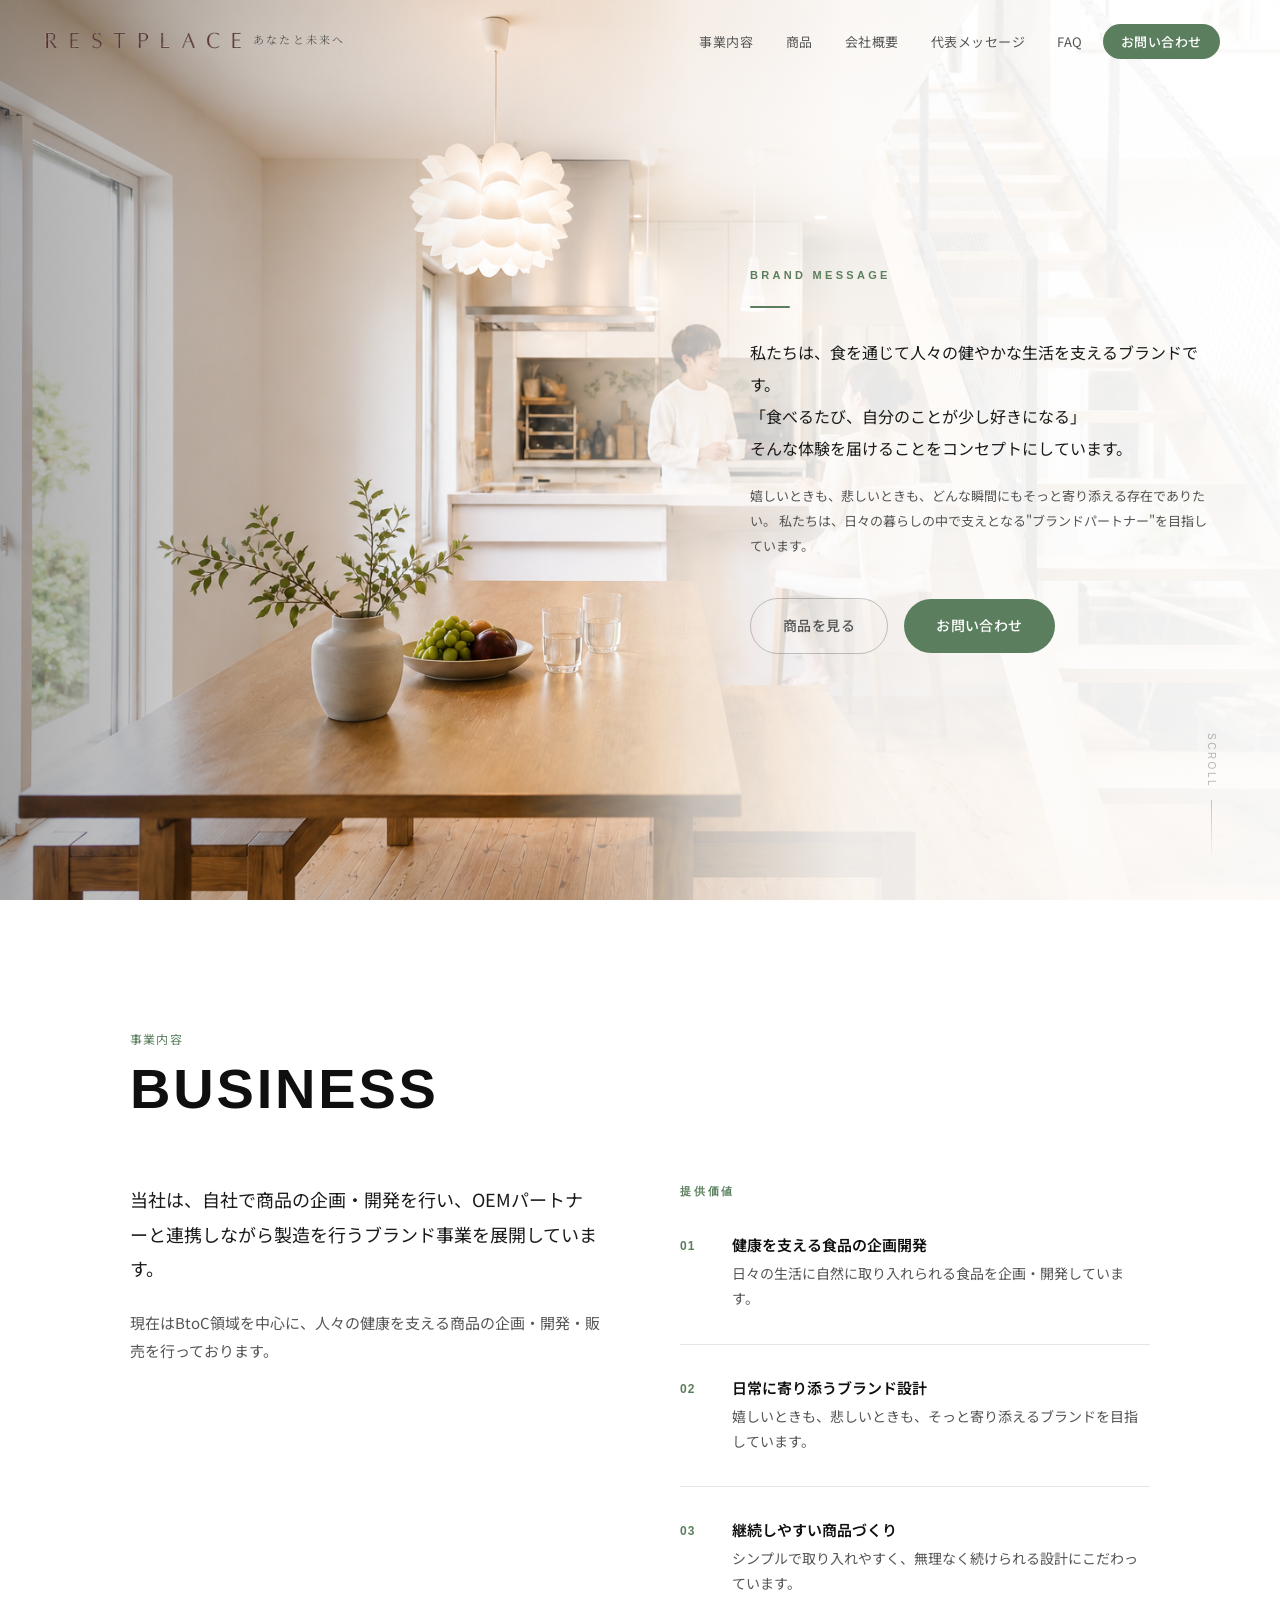
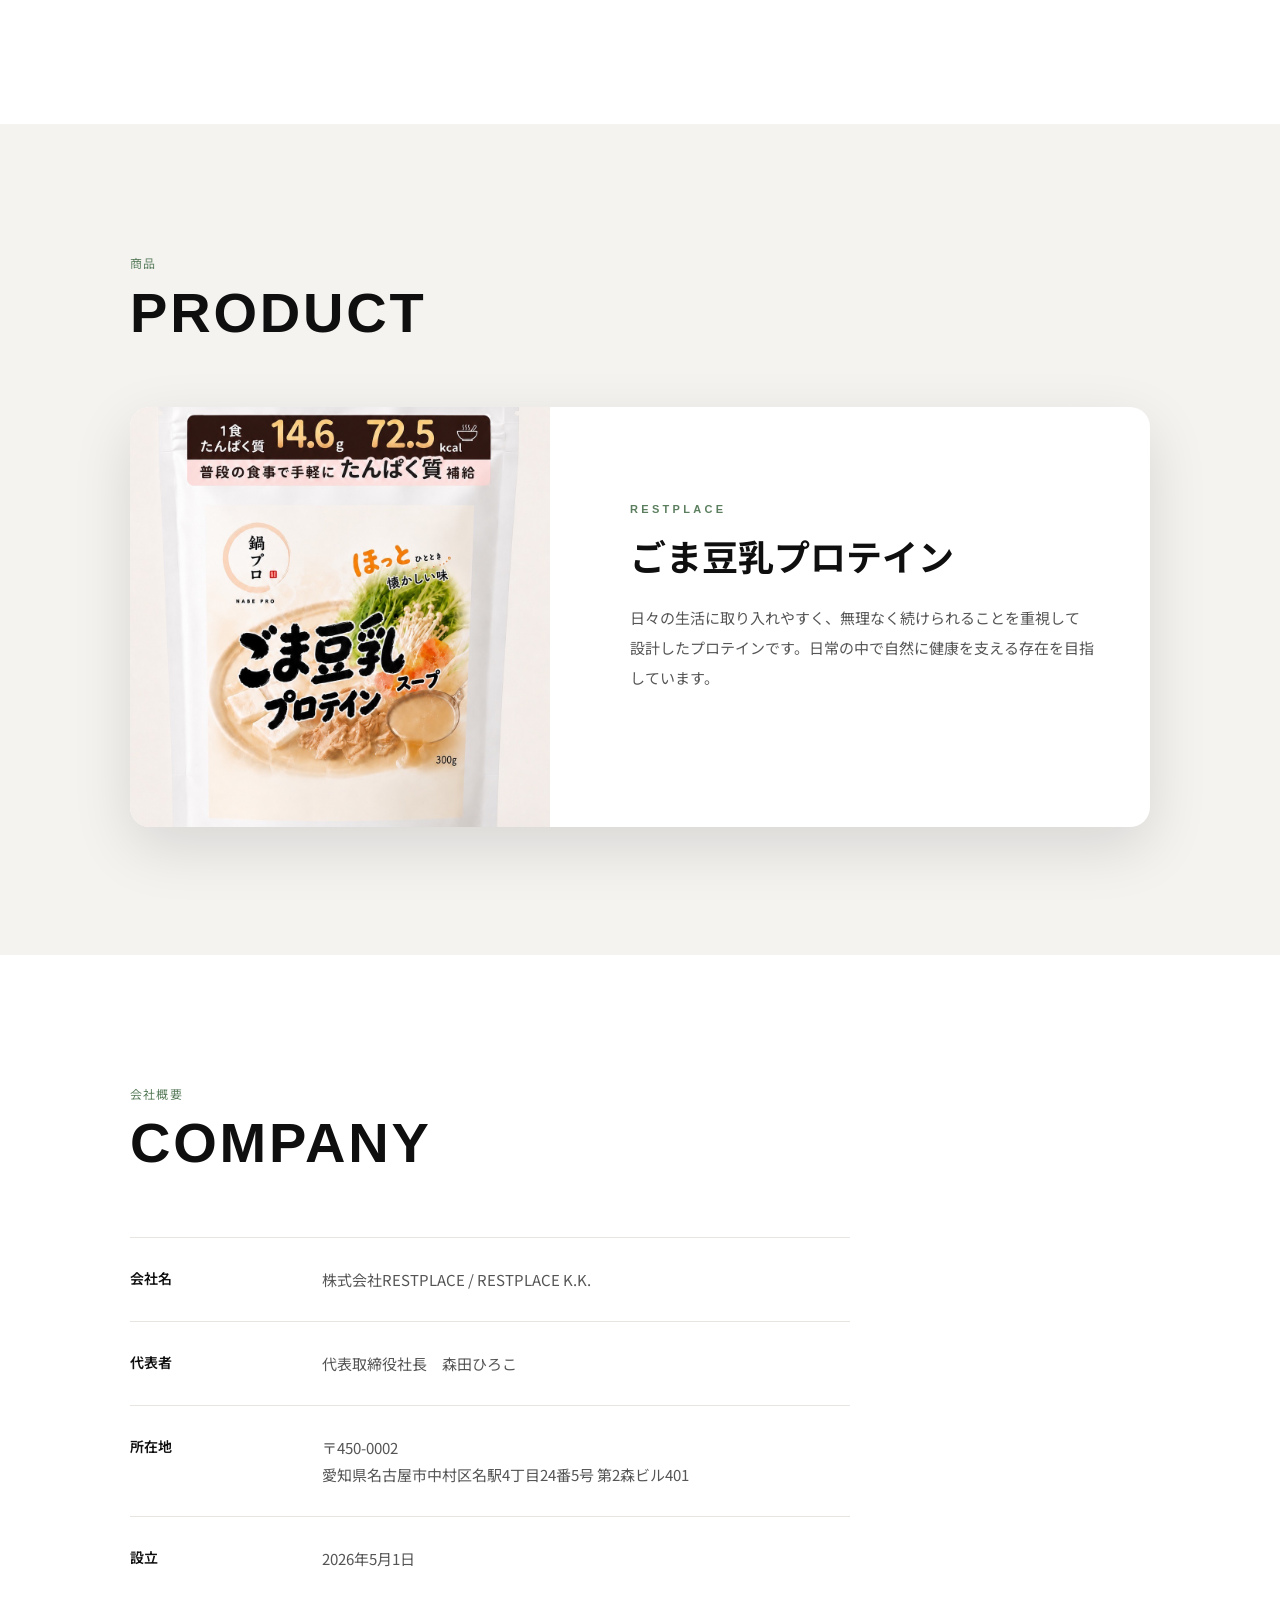
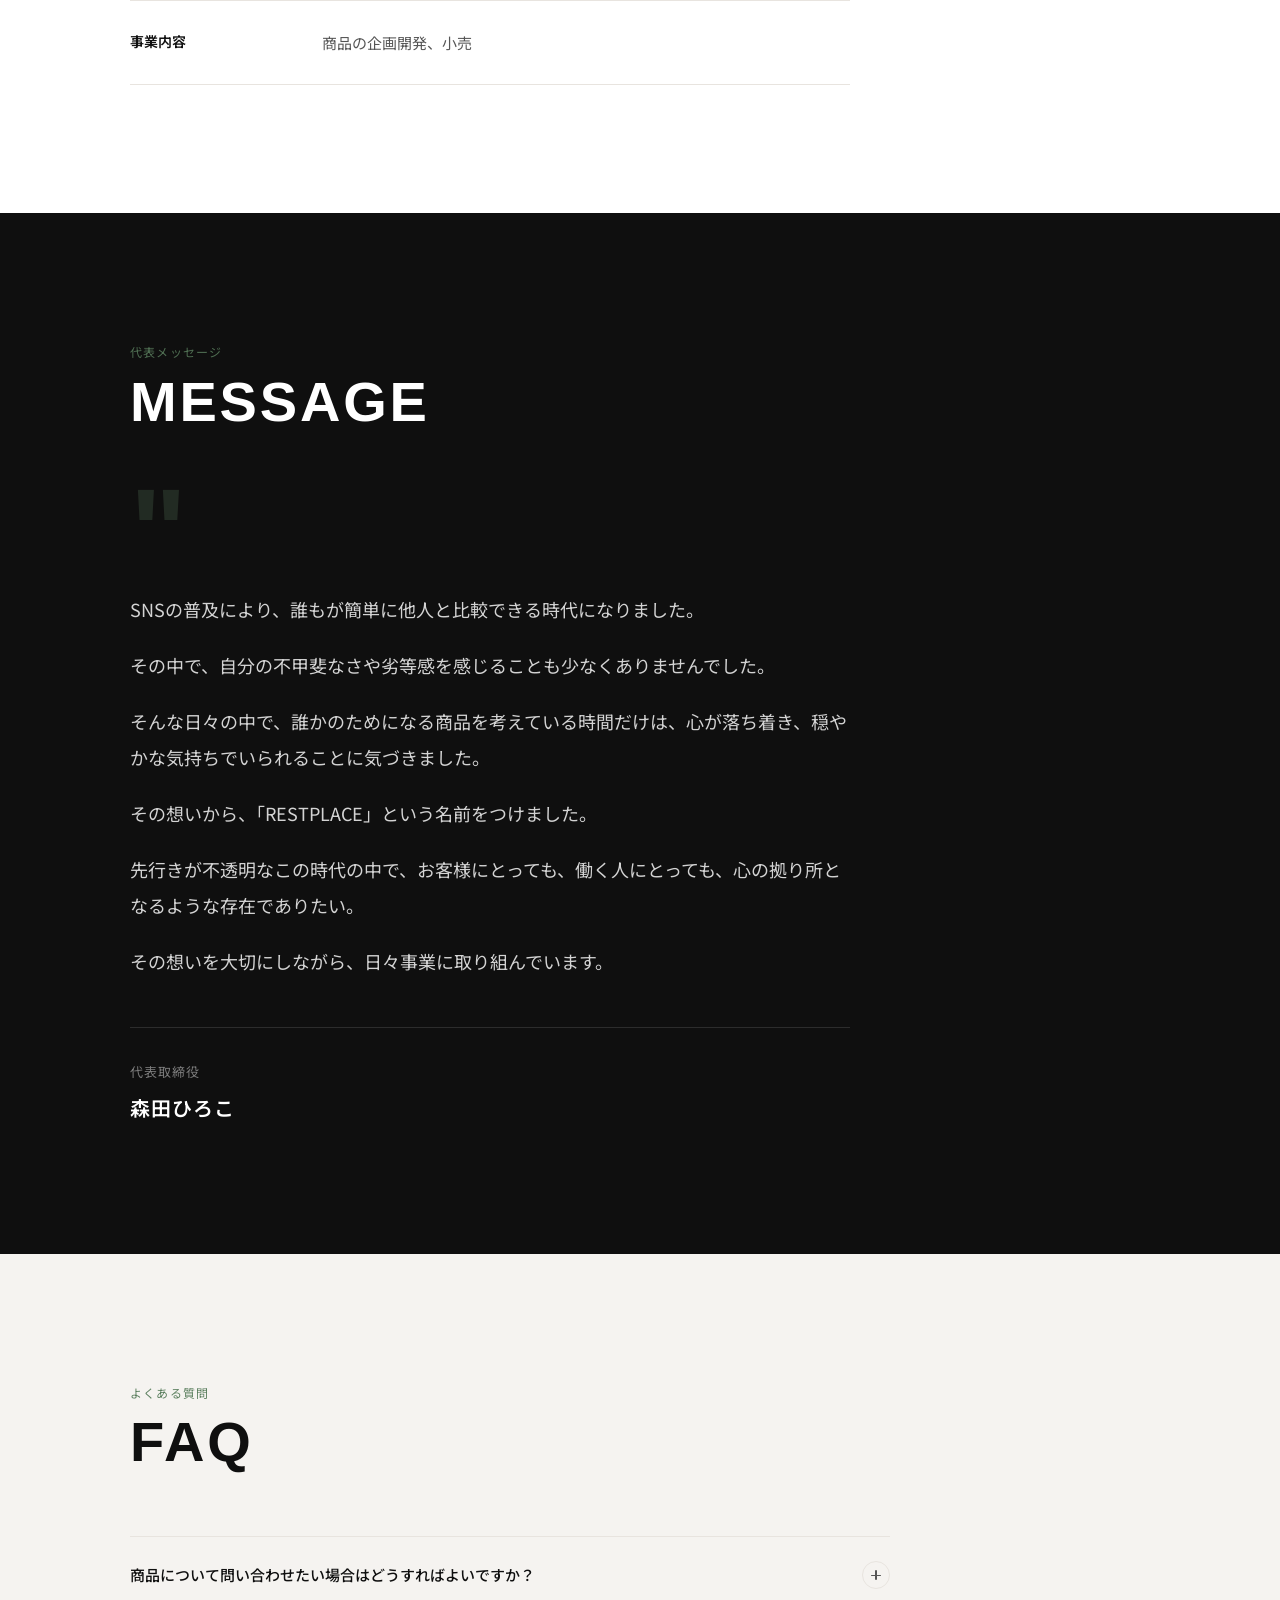
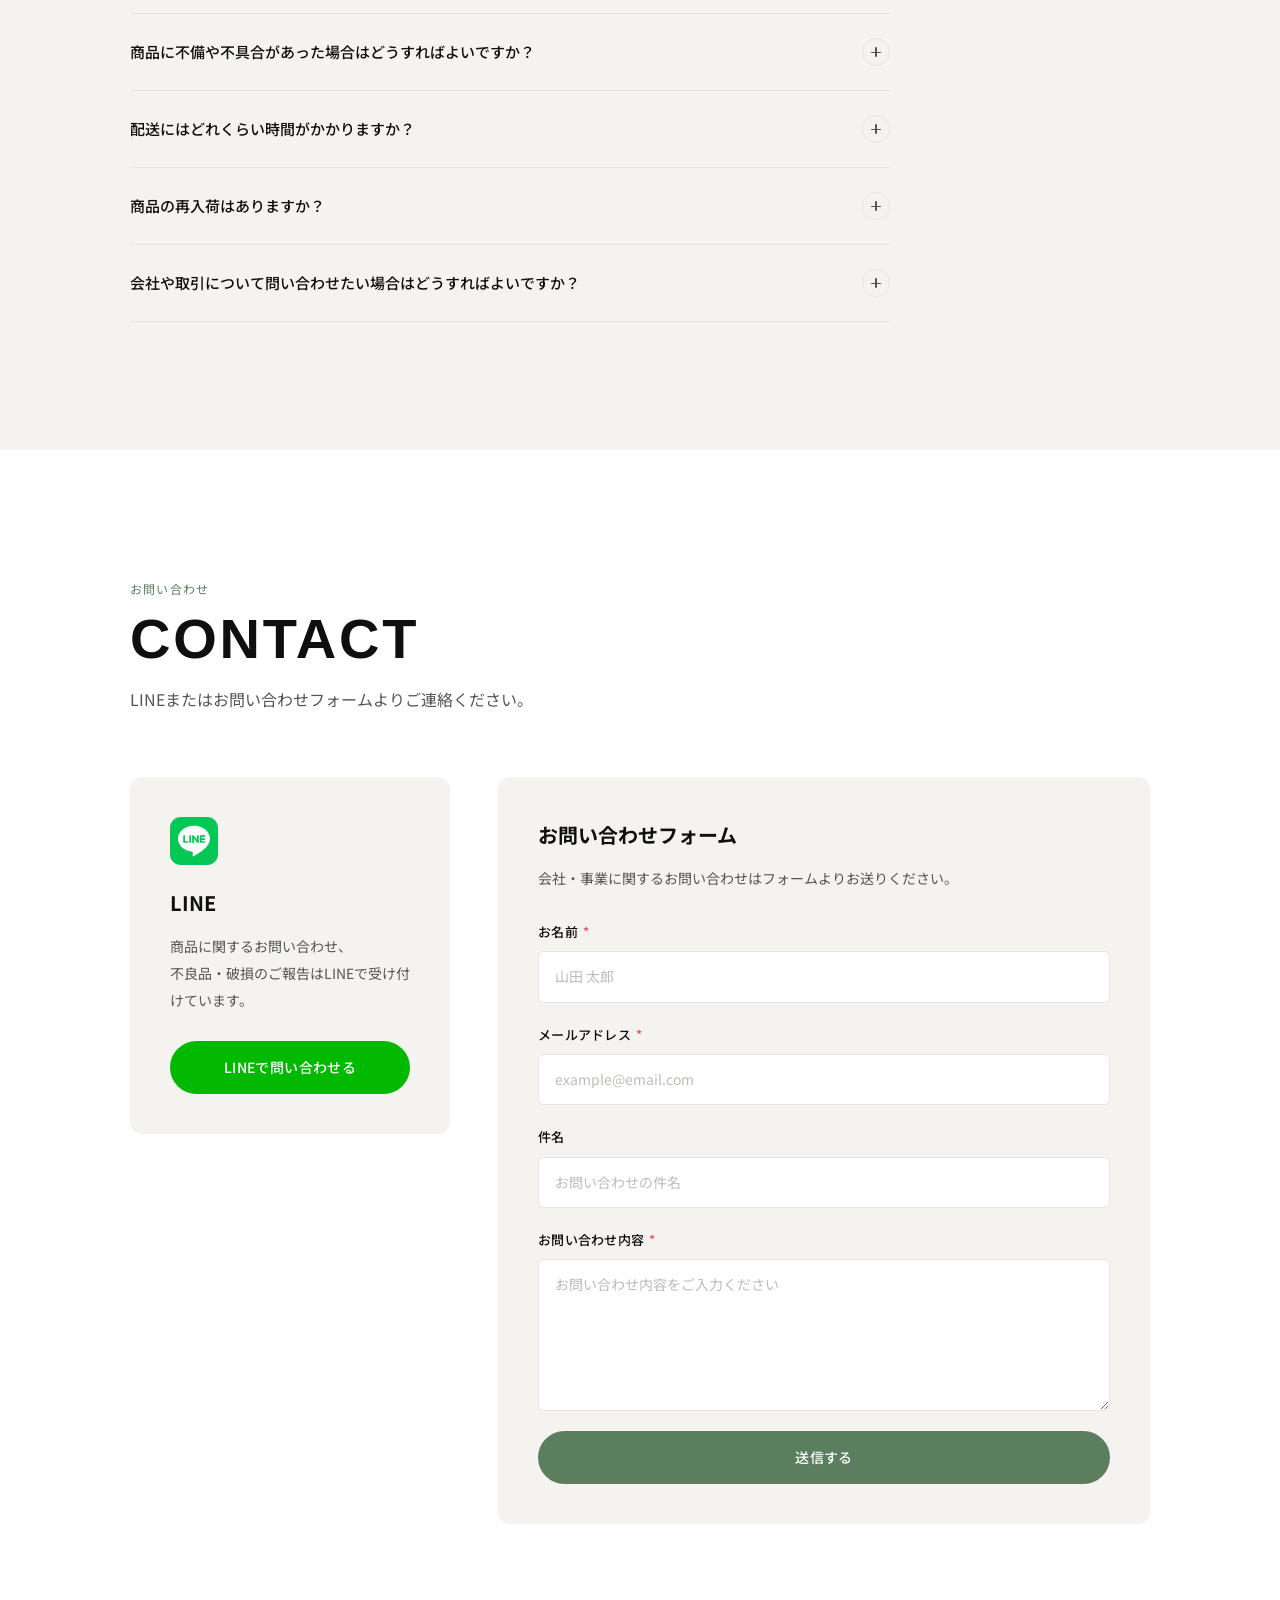
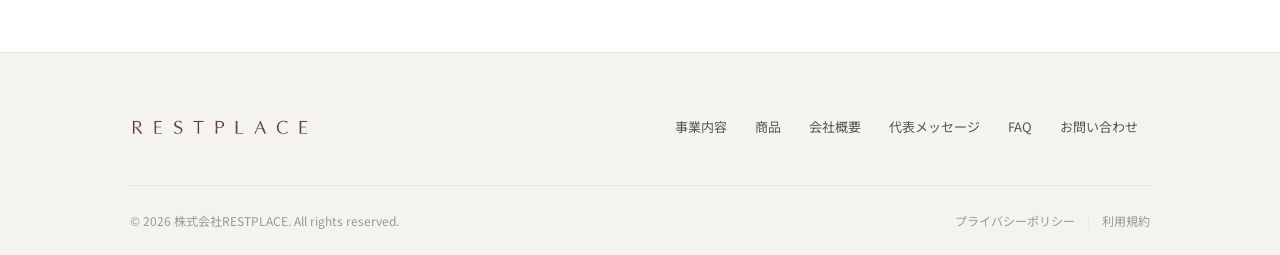
==== index.html @ 252589d1 "Add thanks page with 2s redirect and update form _next URL Co-Authored-By: Claude Sonnet 4.6 <norepl" ====
<!DOCTYPE html>
<html lang="ja">
<head>
    <meta charset="UTF-8">
    <meta name="viewport" content="width=device-width, initial-scale=1.0">
    <meta name="description" content="株式会社RESTPLACE — 食を通じて人々の健やかな生活を支えるブランド">
    <title>RESTPLACE | あなたと未来へ</title>
    <link rel="preconnect" href="https://fonts.googleapis.com">
    <link rel="preconnect" href="https://fonts.gstatic.com" crossorigin>
    <link href="https://fonts.googleapis.com/css2?family=Noto+Sans+JP:wght@300;400;500;700&family=Noto+Serif+JP:wght@400;500&display=swap" rel="stylesheet">
    <link rel="stylesheet" href="style.css">
</head>
<body>

    <!-- ======== NAVIGATION ======== -->
    <header class="header" id="header">
        <nav class="nav">
            <div class="nav-container">
                <a href="#" class="nav-logo">
                    <img src="logo-character.png" alt="RESTPLACE" class="nav-logo-img">
                    <span class="nav-logo-tagline">あなたと未来へ</span>
                </a>
                <button class="nav-toggle" id="navToggle" aria-label="メニュー">
                    <span></span><span></span><span></span>
                </button>
            </div>
        </nav>
    </header>
    <ul class="nav-menu" id="navMenu">
        <li><a href="#business" class="nav-link">事業内容</a></li>
        <li><a href="#product" class="nav-link">商品</a></li>
        <li><a href="#about" class="nav-link">会社概要</a></li>
        <li><a href="#message" class="nav-link">代表メッセージ</a></li>
        <li><a href="#faq" class="nav-link">FAQ</a></li>
        <li><a href="#contact" class="nav-link nav-cta">お問い合わせ</a></li>
    </ul>

    <!-- ======== HERO ======== -->
    <section class="hero" id="hero">
        <div class="hero-bg">
            <img src="IMG_9969.png" alt="RESTPLACE hero">
        </div>
        <div class="hero-overlay"></div>
        <div class="hero-inner">
            <div class="hero-content">
                <p class="hero-eyebrow fade-up">BRAND MESSAGE</p>
                <div class="hero-divider fade-up"></div>
                <p class="hero-text fade-up">
                    私たちは、食を通じて人々の健やかな生活を支えるブランドです。<br>
                    「食べるたび、自分のことが少し好きになる」<br>
                    そんな体験を届けることをコンセプトにしています。
                </p>
                <p class="hero-sub fade-up">
                    嬉しいときも、悲しいときも、どんな瞬間にもそっと寄り添える存在でありたい。
                    私たちは、日々の暮らしの中で支えとなる"ブランドパートナー"を目指しています。
                </p>
                <div class="hero-actions fade-up">
                    <a href="#product" class="btn btn-ghost">商品を見る</a>
                    <a href="#contact" class="btn btn-primary">お問い合わせ</a>
                </div>
            </div>
        </div>
        <div class="hero-scroll-indicator">
            <span>SCROLL</span>
            <div class="scroll-line"></div>
        </div>
    </section>

    <!-- ======== BUSINESS ======== -->
    <section class="section" id="business">
        <div class="container">
            <div class="section-header fade-up">
                <p class="section-label">事業内容</p>
                <h2 class="section-title">BUSINESS</h2>
            </div>
            <div class="business-grid">
                <div class="business-lead fade-up">
                    <p class="lead-text">
                        当社は、自社で商品の企画・開発を行い、OEMパートナーと連携しながら製造を行うブランド事業を展開しています。
                    </p>
                    <p class="body-text">
                        現在はBtoC領域を中心に、人々の健康を支える商品の企画・開発・販売を行っております。
                    </p>
                </div>
                <div class="business-values fade-up">
                    <p class="values-label">提供価値</p>
                    <div class="value-list">
                        <div class="value-item">
                            <span class="value-num">01</span>
                            <div class="value-body">
                                <h4>健康を支える食品の企画開発</h4>
                                <p>日々の生活に自然に取り入れられる食品を企画・開発しています。</p>
                            </div>
                        </div>
                        <div class="value-item">
                            <span class="value-num">02</span>
                            <div class="value-body">
                                <h4>日常に寄り添うブランド設計</h4>
                                <p>嬉しいときも、悲しいときも、そっと寄り添えるブランドを目指しています。</p>
                            </div>
                        </div>
                        <div class="value-item">
                            <span class="value-num">03</span>
                            <div class="value-body">
                                <h4>継続しやすい商品づくり</h4>
                                <p>シンプルで取り入れやすく、無理なく続けられる設計にこだわっています。</p>
                            </div>
                        </div>
                    </div>
                </div>
            </div>
        </div>
    </section>

    <!-- ======== PRODUCT ======== -->
    <section class="section section-alt" id="product">
        <div class="container">
            <div class="section-header fade-up">
                <p class="section-label">商品</p>
                <h2 class="section-title">PRODUCT</h2>
            </div>
            <div class="product-card fade-up">
                <div class="product-visual">
                    <img src="IMG_0086.JPG" alt="ごま豆乳プロテイン" class="product-img">
                </div>
                <div class="product-info">
                    <p class="product-label">RESTPLACE</p>
                    <h3 class="product-name">ごま豆乳プロテイン</h3>
                    <p class="product-desc">
                        日々の生活に取り入れやすく、無理なく続けられることを重視して設計したプロテインです。日常の中で自然に健康を支える存在を目指しています。
                    </p>
                </div>
            </div>
        </div>
    </section>

    <!-- ======== ABOUT ======== -->
    <section class="section" id="about">
        <div class="container">
            <div class="section-header fade-up">
                <p class="section-label">会社概要</p>
                <h2 class="section-title">COMPANY</h2>
            </div>
            <div class="table-wrap fade-up">
                <table class="company-table">
                    <tr>
                        <th>会社名</th>
                        <td>株式会社RESTPLACE / RESTPLACE K.K.</td>
                    </tr>
                    <tr>
                        <th>代表者</th>
                        <td>代表取締役社長　森田ひろこ</td>
                    </tr>
                    <tr>
                        <th>所在地</th>
                        <td>〒450-0002<br>愛知県名古屋市中村区名駅4丁目24番5号 第2森ビル401</td>
                    </tr>
                    <tr>
                        <th>設立</th>
                        <td>2026年5月1日</td>
                    </tr>
                    <tr>
                        <th>事業内容</th>
                        <td>商品の企画開発、小売</td>
                    </tr>
                </table>
            </div>
        </div>
    </section>

    <!-- ======== MESSAGE ======== -->
    <section class="section section-dark" id="message">
        <div class="container">
            <div class="section-header fade-up">
                <p class="section-label section-label--light">代表メッセージ</p>
                <h2 class="section-title section-title--light">MESSAGE</h2>
            </div>
            <div class="message-wrap fade-up">
                <div class="message-quote-mark">"</div>
                <div class="message-body">
                    <p>SNSの普及により、誰もが簡単に他人と比較できる時代になりました。</p>
                    <p>その中で、自分の不甲斐なさや劣等感を感じることも少なくありませんでした。</p>
                    <p>そんな日々の中で、誰かのためになる商品を考えている時間だけは、心が落ち着き、穏やかな気持ちでいられることに気づきました。</p>
                    <p>その想いから、「RESTPLACE」という名前をつけました。</p>
                    <p>先行きが不透明なこの時代の中で、お客様にとっても、働く人にとっても、心の拠り所となるような存在でありたい。</p>
                    <p>その想いを大切にしながら、日々事業に取り組んでいます。</p>
                </div>
                <div class="message-sig">
                    <span class="sig-role">代表取締役</span>
                    <span class="sig-name">森田ひろこ</span>
                </div>
            </div>
        </div>
    </section>

    <!-- ======== FAQ ======== -->
    <section class="section section-alt" id="faq">
        <div class="container">
            <div class="section-header fade-up">
                <p class="section-label">よくある質問</p>
                <h2 class="section-title">FAQ</h2>
            </div>
            <div class="faq-list fade-up">
                <div class="faq-item">
                    <button class="faq-q" aria-expanded="false">
                        <span>商品について問い合わせたい場合はどうすればよいですか？</span>
                        <span class="faq-icon" aria-hidden="true"></span>
                    </button>
                    <div class="faq-a">
                        <p>Amazonの商品ページ内「出品者に連絡」または当社LINEよりお問い合わせをお願いいたします。</p>
                    </div>
                </div>
                <div class="faq-item">
                    <button class="faq-q" aria-expanded="false">
                        <span>商品に不備や不具合があった場合はどうすればよいですか？</span>
                        <span class="faq-icon" aria-hidden="true"></span>
                    </button>
                    <div class="faq-a">
                        <p>商品の品質管理には万全を期しておりますが、万が一、不良や破損などがございました場合は、当社LINEにてご注文番号と商品のお写真をご送付ください。内容を確認のうえ、個別に対応させていただきます。</p>
                    </div>
                </div>
                <div class="faq-item">
                    <button class="faq-q" aria-expanded="false">
                        <span>配送にはどれくらい時間がかかりますか？</span>
                        <span class="faq-icon" aria-hidden="true"></span>
                    </button>
                    <div class="faq-a">
                        <p>配送はAmazonが行っております。お届け予定日はご注文時のAmazon画面にてご確認いただけます。</p>
                    </div>
                </div>
                <div class="faq-item">
                    <button class="faq-q" aria-expanded="false">
                        <span>商品の再入荷はありますか？</span>
                        <span class="faq-icon" aria-hidden="true"></span>
                    </button>
                    <div class="faq-a">
                        <p>商品により異なりますが、再入荷予定がある場合はAmazon商品ページまたはSNS等でご案内いたします。</p>
                    </div>
                </div>
                <div class="faq-item">
                    <button class="faq-q" aria-expanded="false">
                        <span>会社や取引について問い合わせたい場合はどうすればよいですか？</span>
                        <span class="faq-icon" aria-hidden="true"></span>
                    </button>
                    <div class="faq-a">
                        <p>本サイトのお問い合わせフォーム、またはメールよりご連絡をお願いいたします。内容を確認のうえ、担当よりご返信させていただきます。</p>
                    </div>
                </div>
            </div>
        </div>
    </section>

    <!-- ======== CONTACT ======== -->
    <section class="section" id="contact">
        <div class="container">
            <div class="section-header fade-up">
                <p class="section-label">お問い合わせ</p>
                <h2 class="section-title">CONTACT</h2>
                <p class="section-desc">LINEまたはお問い合わせフォームよりご連絡ください。</p>
            </div>
            <div class="contact-grid">
                <div class="contact-line-card fade-up">
                    <div class="line-icon-wrap">
                        <img src="LINE_logo.svg" alt="LINE" width="48" height="48">
                    </div>
                    <h3 class="contact-card-title">LINE</h3>
                    <p class="contact-card-desc">
                        商品に関するお問い合わせ、<br>不良品・破損のご報告はLINEで受け付けています。
                    </p>
                    <a href="https://line.me/R/ti/p/@721qrvfx" class="btn btn-line" target="_blank" rel="noopener noreferrer">
                        LINEで問い合わせる
                    </a>
                </div>

                <div class="contact-form-card fade-up">
                    <h3 class="contact-card-title">お問い合わせフォーム</h3>
                    <p class="contact-card-desc">
                        会社・事業に関するお問い合わせはフォームよりお送りください。
                    </p>
                    <!-- formsubmit.co の your@email.com をご自身のメールアドレスに変更してください -->
                    <form class="contact-form" id="contactForm" action="https://formsubmit.co/restplace.co@gmail.com" method="POST">
                        <input type="hidden" name="_subject" value="RESTPLACEウェブサイトからのお問い合わせ">
                        <input type="hidden" name="_next" value="https://pcimusen.github.io/restplace-website/thanks.html">
                        <input type="hidden" name="_captcha" value="false">
                        <div class="form-group">
                            <label class="form-label" for="name">お名前 <span class="required">*</span></label>
                            <input class="form-input" type="text" id="name" name="name" required placeholder="山田 太郎">
                        </div>
                        <div class="form-group">
                            <label class="form-label" for="email">メールアドレス <span class="required">*</span></label>
                            <input class="form-input" type="email" id="email" name="email" required placeholder="example@email.com">
                        </div>
                        <div class="form-group">
                            <label class="form-label" for="subject">件名</label>
                            <input class="form-input" type="text" id="subject" name="subject" placeholder="お問い合わせの件名">
                        </div>
                        <div class="form-group">
                            <label class="form-label" for="message">お問い合わせ内容 <span class="required">*</span></label>
                            <textarea class="form-textarea" id="message" name="message" required placeholder="お問い合わせ内容をご入力ください" rows="5"></textarea>
                        </div>
                        <button class="btn btn-primary btn--full" type="submit">送信する</button>
                    </form>
                </div>
            </div>
        </div>
    </section>

    <!-- ======== FOOTER ======== -->
    <footer class="footer">
        <div class="footer-inner">
            <div class="footer-top">
                <a href="#" class="footer-logo">
                    <img src="logo-character.png" alt="RESTPLACE" class="footer-logo-img">
                </a>
                <nav class="footer-nav">
                    <a href="#business">事業内容</a>
                    <a href="#product">商品</a>
                    <a href="#about">会社概要</a>
                    <a href="#message">代表メッセージ</a>
                    <a href="#faq">FAQ</a>
                    <a href="#contact">お問い合わせ</a>
                </nav>
            </div>
            <div class="footer-bottom">
                <p class="footer-copy">&copy; 2026 株式会社RESTPLACE. All rights reserved.</p>
                <div class="footer-legal">
                    <a href="privacy.html">プライバシーポリシー</a>
                    <span class="footer-sep">|</span>
                    <a href="terms.html">利用規約</a>
                </div>
            </div>
        </div>
    </footer>

    <script src="script.js"></script>
</body>
</html>
---- style.css ----
/* ============================================================
   RESTPLACE — Main Stylesheet
   ============================================================ */

/* 1. Variables & Tokens
   2. Reset
   3. Base
   4. Layout
   5. Navigation
   6. Hero
   7. Sections (shared)
   8. Business
   9. Product
   10. About
   11. Message
   12. FAQ
   13. Contact
   14. Footer
   15. Buttons
   16. Animations
   17. Responsive
   ============================================================ */

/* ---- 1. Variables ---- */
:root {
    --clr-dark:        #0F0F0F;
    --clr-dark-2:      #1A1A1A;
    --clr-dark-3:      #2A2A2A;
    --clr-bg:          #FFFFFF;
    --clr-bg-alt:      #F5F3F0;
    --clr-text:        #1A1A1A;
    --clr-text-mid:    #555555;
    --clr-text-muted:  #999999;
    --clr-text-light:  #F0EDE8;
    --clr-accent:      #5B7F5E;
    --clr-accent-lt:   #EBF2EC;
    --clr-line:        #00B900;
    --clr-amazon:      #FF9900;
    --clr-border:      #E8E4DF;
    --clr-white:       #FFFFFF;

    --ff-en: 'Helvetica Neue', HelveticaNeue, Helvetica, Arial, sans-serif;
    --ff-ja: 'Noto Sans JP', sans-serif;

    --section-py: clamp(80px, 10vw, 140px);
    --container-max: 1140px;
    --container-px: clamp(24px, 5vw, 60px);

    --radius-sm: 6px;
    --radius-md: 12px;
    --radius-lg: 20px;

    --shadow-sm: 0 2px 12px rgba(0,0,0,.07);
    --shadow-md: 0 8px 32px rgba(0,0,0,.10);
    --shadow-lg: 0 20px 60px rgba(0,0,0,.12);

    --trans: .3s ease;
    --trans-slow: .6s ease;
}

/* ---- 2. Reset ---- */
*, *::before, *::after { box-sizing: border-box; margin: 0; padding: 0; }
html { scroll-behavior: smooth; -webkit-font-smoothing: antialiased; }
img, video { display: block; max-width: 100%; }
a { text-decoration: none; color: inherit; }
ul, ol { list-style: none; }
button { cursor: pointer; background: none; border: none; font: inherit; }
input, textarea, select { font: inherit; }

/* ---- 3. Base ---- */
body {
    font-family: var(--ff-ja);
    font-size: 16px;
    line-height: 1.8;
    color: var(--clr-text);
    background: var(--clr-bg);
    overflow-x: hidden;
}

/* ---- 4. Layout ---- */
.container {
    max-width: var(--container-max);
    margin: 0 auto;
    padding: 0 var(--container-px);
}

/* ---- 5. Navigation ---- */
.header {
    position: fixed;
    top: 0; left: 0; right: 0;
    z-index: 1002;
    transition: background var(--trans), box-shadow var(--trans);
}

.header.scrolled {
    background: rgba(255, 255, 255, 0.96);
    backdrop-filter: blur(12px);
    box-shadow: 0 1px 0 var(--clr-border);
}

.nav { padding: 0 var(--container-px) 0 6px; }
.nav-container {
    max-width: var(--container-max);
    margin: 0 auto;
    height: 80px;
    display: flex;
    align-items: center;
    justify-content: space-between;
    gap: 40px;
}

.nav-logo {
    display: flex;
    align-items: center;
    transition: opacity var(--trans);
}

.nav-logo:hover { opacity: .75; }

.nav-logo-img {
    width: clamp(130px, 16vw, 200px);
    height: auto;
    display: block;
}

.nav-logo-tagline {
    font-family: 'Noto Serif JP', serif;
    font-size: 11px;
    font-weight: 400;
    letter-spacing: .2em;
    color: var(--clr-text-mid);
    margin-left: 10px;
    white-space: nowrap;
}

.header.scrolled .nav-logo { opacity: 1; }

.nav-menu {
    position: fixed;
    top: 0;
    right: var(--container-px);
    height: 80px;
    display: flex;
    align-items: center;
    gap: 8px;
    z-index: 1001;
}

.nav-link {
    font-size: 13px;
    font-weight: 400;
    letter-spacing: .04em;
    color: var(--clr-text-mid);
    padding: 8px 12px;
    border-radius: var(--radius-sm);
    transition: color var(--trans), background var(--trans);
}

.nav-link:hover { color: var(--clr-dark); background: rgba(0,0,0,.06); }

.header.scrolled ~ .nav-menu .nav-link { color: var(--clr-text-mid); }
.header.scrolled ~ .nav-menu .nav-link:hover { color: var(--clr-dark); background: var(--clr-bg-alt); }

.nav-cta {
    color: var(--clr-white) !important;
    background: var(--clr-accent);
    padding: 8px 18px;
    border-radius: 100px;
    font-weight: 500;
}

.nav-cta:hover { background: #4a6e4d !important; color: var(--clr-white) !important; }
.header.scrolled ~ .nav-menu .nav-cta { color: var(--clr-white) !important; }

.nav-toggle {
    display: none;
    flex-direction: column;
    gap: 5px;
    padding: 8px;
    z-index: 1001;
    overflow: hidden;
    background: none;
    border: none;
    cursor: pointer;
}

.nav-toggle span {
    display: block;
    width: 24px;
    height: 2px;
    background: var(--clr-dark); /* 画像が明るいので常にダーク */
    border-radius: 2px;
    transition: transform var(--trans), opacity var(--trans), background var(--trans);
}

.header.scrolled .nav-toggle span { background: var(--clr-dark); }

.nav-toggle.open span:nth-child(1) { transform: translateY(7px) rotate(45deg); border-radius: 0; }
.nav-toggle.open span:nth-child(2) { opacity: 0; }
.nav-toggle.open span:nth-child(3) { transform: translateY(-7px) rotate(-45deg); border-radius: 0; }

/* ---- 6. Hero ---- */
.hero {
    position: relative;
    min-height: 100svh;
    display: flex;
    align-items: center;
    overflow: hidden;
    background: #e8e4df; /* fallback while image loads */
}

/* 画像背景 */
.hero-bg {
    position: absolute;
    inset: 0;
    z-index: 0;
}

.hero-bg img,
.hero-bg video {
    width: 100%;
    height: 100%;
    object-fit: cover;
    object-position: center center;
}

/* 右半分に白いグラデーションを重ねてテキストを読みやすくする */
.hero-overlay {
    position: absolute;
    inset: 0;
    z-index: 1;
    background:
        linear-gradient(to right, rgba(0,0,0,0.32) 0%, transparent 38%),
        linear-gradient(to right, transparent 0%, transparent 40%, rgba(255,255,255,0.70) 54%, rgba(255,255,255,0.90) 66%, rgba(255,255,255,0.96) 100%);
}

.hero-inner {
    position: relative;
    z-index: 2;
    width: 100%;
    padding: 120px var(--container-px) 100px;
    max-width: calc(var(--container-max) + var(--container-px) * 2);
    margin: 0 auto;
    display: flex;
    justify-content: flex-end; /* コンテンツを右寄せ */
}

.hero-content {
    max-width: 460px;
    width: 44%;
}

.hero-eyebrow {
    font-family: var(--ff-en);
    font-size: 11px;
    font-weight: 600;
    letter-spacing: .3em;
    color: var(--clr-accent);
    text-transform: uppercase;
    margin-bottom: 20px;
}

.hero-divider {
    width: 40px;
    height: 2px;
    background: var(--clr-accent);
    margin-bottom: 28px;
    border-radius: 2px;
}

.hero-text {
    font-size: clamp(14px, 1.6vw, 16px);
    line-height: 2;
    color: var(--clr-text);
    margin-bottom: 20px;
    font-weight: 400;
}

.hero-sub {
    font-size: 13px;
    line-height: 1.9;
    color: var(--clr-text-mid);
    margin-bottom: 40px;
}

.hero-actions {
    display: flex;
    flex-wrap: wrap;
    gap: 16px;
    align-items: center;
}

/* 背景が明るいのでゴーストボタンをダーク調に */
.hero .btn-ghost {
    color: var(--clr-text-mid);
    border-color: rgba(0, 0, 0, .22);
}

.hero .btn-ghost:hover {
    background: rgba(0, 0, 0, .05);
    border-color: var(--clr-accent);
    color: var(--clr-dark);
}

/* キャッチコピー + ロゴ */

.hero-scroll-indicator {
    position: absolute;
    bottom: 40px;
    right: var(--container-px); /* 右端に移動 */
    display: flex;
    flex-direction: column;
    align-items: center;
    gap: 12px;
    z-index: 3;
}

.hero-scroll-indicator span {
    font-family: var(--ff-en);
    font-size: 10px;
    font-weight: 500;
    letter-spacing: .25em;
    color: rgba(0, 0, 0, .28);
    writing-mode: vertical-rl;
}

.scroll-line {
    width: 1px;
    height: 60px;
    background: linear-gradient(to bottom, rgba(0,0,0,.22), transparent);
    animation: scrollPulse 2s ease-in-out infinite;
}

@keyframes scrollPulse {
    0%, 100% { opacity: .4; transform: scaleY(1); }
    50% { opacity: 1; transform: scaleY(.7); }
}

/* ---- 7. Sections (shared) ---- */
.section {
    padding: var(--section-py) 0;
    background: var(--clr-bg);
}

.section-alt { background: var(--clr-bg-alt); }

.section-dark {
    background: var(--clr-dark);
}


.section-header {
    margin-bottom: 64px;
}

.section-label {
    font-family: var(--ff-ja);
    font-size: 12px;
    font-weight: 400;
    letter-spacing: .1em;
    color: var(--clr-accent);
    text-transform: none;
    margin-bottom: 10px;
}

.section-label--light { color: rgba(91,127,94,.85); }

.section-title {
    font-family: var(--ff-en);
    font-size: clamp(32px, 5vw, 56px);
    font-weight: 900;
    line-height: 1.05;
    letter-spacing: .05em;
    color: var(--clr-dark);
    text-transform: uppercase;
}

.section-title--light { color: var(--clr-white); }

.section-desc {
    margin-top: 16px;
    font-size: 16px;
    color: var(--clr-text-mid);
    line-height: 1.8;
}

/* ---- 8. Business ---- */
.business-grid {
    display: grid;
    grid-template-columns: 1fr 1fr;
    gap: 80px;
    align-items: start;
}

.lead-text {
    font-size: 18px;
    line-height: 1.9;
    color: var(--clr-text);
    font-weight: 400;
    margin-bottom: 24px;
}

.body-text {
    font-size: 15px;
    line-height: 1.9;
    color: var(--clr-text-mid);
}

.values-label {
    font-family: var(--ff-en);
    font-size: 11px;
    font-weight: 600;
    letter-spacing: .25em;
    color: var(--clr-accent);
    text-transform: uppercase;
    margin-bottom: 32px;
}

.value-list {
    display: flex;
    flex-direction: column;
    gap: 32px;
}

.value-item {
    display: flex;
    gap: 24px;
    align-items: flex-start;
    padding-bottom: 32px;
    border-bottom: 1px solid var(--clr-border);
}

.value-item:last-child { border-bottom: none; padding-bottom: 0; }

.value-num {
    font-family: var(--ff-en);
    font-size: 12px;
    font-weight: 600;
    color: var(--clr-accent);
    letter-spacing: .1em;
    min-width: 28px;
    margin-top: 2px;
}

.value-body h4 {
    font-size: 15px;
    font-weight: 600;
    color: var(--clr-dark);
    margin-bottom: 6px;
    line-height: 1.4;
}

.value-body p {
    font-size: 14px;
    color: var(--clr-text-mid);
    line-height: 1.8;
}

/* ---- 9. Product ---- */
.product-card {
    display: grid;
    grid-template-columns: 420px 1fr;
    gap: 80px;
    align-items: center;
    background: var(--clr-bg);
    border-radius: var(--radius-lg);
    overflow: hidden;
    box-shadow: var(--shadow-lg);
}

.product-visual {
    aspect-ratio: 1 / 1;
    position: relative;
    overflow: hidden;
}

.product-img {
    position: absolute;
    inset: 0;
    width: 100%;
    height: 100%;
    object-fit: cover;
    object-position: left center;
    display: block;
}

.product-info {
    padding: 48px 56px 48px 0;
}

.product-label {
    font-family: var(--ff-en);
    font-size: 11px;
    font-weight: 600;
    letter-spacing: .3em;
    color: var(--clr-accent);
    text-transform: uppercase;
    margin-bottom: 12px;
}

.product-name {
    font-size: clamp(24px, 3vw, 36px);
    font-weight: 700;
    color: var(--clr-dark);
    line-height: 1.3;
    margin-bottom: 24px;
}

.product-desc {
    font-size: 15px;
    line-height: 2;
    color: var(--clr-text-mid);
    margin-bottom: 40px;
}

.product-actions { display: flex; flex-direction: column; gap: 12px; align-items: flex-start; }

.product-buy-row { display: flex; flex-direction: row; align-items: center; gap: 32px; }

.amazon-logo { height: 22px; width: auto; display: block; position: relative; top: 5px; }

.product-note {
    font-size: 13px;
    color: var(--clr-text-muted);
}

/* ---- 10. About ---- */
.table-wrap {
    max-width: 720px;
}

.company-table {
    width: 100%;
    border-collapse: collapse;
}

.company-table tr {
    border-bottom: 1px solid var(--clr-border);
}

.company-table tr:first-child {
    border-top: 1px solid var(--clr-border);
}

.company-table th {
    width: 160px;
    padding: 28px 0;
    text-align: left;
    font-size: 14px;
    font-weight: 600;
    color: var(--clr-dark);
    vertical-align: top;
    white-space: nowrap;
}

.company-table td {
    padding: 28px 0 28px 32px;
    font-size: 15px;
    color: var(--clr-text-mid);
    line-height: 1.8;
}

/* ---- 11. Message ---- */
.message-wrap {
    max-width: 720px;
    position: relative;
    z-index: 1;
}

.message-quote-mark {
    font-family: var(--ff-en);
    font-size: 120px;
    font-weight: 700;
    line-height: .6;
    color: var(--clr-accent);
    opacity: .25;
    margin-bottom: 24px;
    user-select: none;
}

.message-body {
    display: flex;
    flex-direction: column;
    gap: 20px;
    margin-bottom: 48px;
}

.message-body p {
    font-size: clamp(15px, 2vw, 18px);
    line-height: 2;
    color: rgba(255, 255, 255, .82);
}

.message-sig {
    display: flex;
    flex-direction: column;
    gap: 6px;
    padding-top: 32px;
    border-top: 1px solid rgba(255, 255, 255, .12);
}

.sig-role {
    font-size: 13px;
    color: rgba(255, 255, 255, .45);
    letter-spacing: .08em;
}

.sig-name {
    font-size: 20px;
    font-weight: 600;
    color: var(--clr-white);
    letter-spacing: .05em;
}

/* ---- 12. FAQ ---- */
.faq-list {
    max-width: 760px;
}

.faq-item {
    border-bottom: 1px solid var(--clr-border);
}

.faq-item:first-child {
    border-top: 1px solid var(--clr-border);
}

.faq-q {
    width: 100%;
    display: flex;
    justify-content: space-between;
    align-items: center;
    gap: 24px;
    padding: 24px 0;
    text-align: left;
    font-size: 15px;
    font-weight: 500;
    color: var(--clr-dark);
    line-height: 1.6;
    transition: color var(--trans);
}

.faq-q:hover { color: var(--clr-accent); }

.faq-q[aria-expanded="true"] { color: var(--clr-accent); }

.faq-icon {
    flex-shrink: 0;
    width: 28px;
    height: 28px;
    border-radius: 50%;
    border: 1.5px solid var(--clr-border);
    display: flex;
    align-items: center;
    justify-content: center;
    position: relative;
    transition: background var(--trans), border-color var(--trans), transform var(--trans);
}

.faq-icon::before,
.faq-icon::after {
    content: '';
    position: absolute;
    background: var(--clr-text-mid);
    border-radius: 1px;
    transition: transform var(--trans), opacity var(--trans), background var(--trans);
}

.faq-icon::before { width: 10px; height: 1.5px; }
.faq-icon::after  { width: 1.5px; height: 10px; }

.faq-q[aria-expanded="true"] .faq-icon {
    background: var(--clr-accent);
    border-color: var(--clr-accent);
    transform: rotate(45deg);
}

.faq-q[aria-expanded="true"] .faq-icon::before,
.faq-q[aria-expanded="true"] .faq-icon::after { background: var(--clr-white); }

.faq-a {
    overflow: hidden;
    max-height: 0;
    transition: max-height .4s ease, padding .3s ease;
}

.faq-a.open {
    max-height: 400px;
}

.faq-a p {
    padding: 0 0 24px 0;
    font-size: 15px;
    line-height: 1.9;
    color: var(--clr-text-mid);
}

/* ---- 13. Contact ---- */
.contact-grid {
    display: grid;
    grid-template-columns: 320px 1fr;
    gap: 48px;
    align-items: start;
}

.contact-line-card,
.contact-form-card {
    background: var(--clr-bg-alt);
    border-radius: var(--radius-md);
    padding: 40px;
}

.line-icon-wrap {
    margin-bottom: 20px;
}

.contact-card-title {
    font-size: 20px;
    font-weight: 700;
    color: var(--clr-dark);
    margin-bottom: 12px;
}

.contact-card-desc {
    font-size: 14px;
    line-height: 1.9;
    color: var(--clr-text-mid);
    margin-bottom: 28px;
}

.contact-form-card {
    background: var(--clr-bg-alt);
}

.form-group {
    display: flex;
    flex-direction: column;
    gap: 8px;
    margin-bottom: 20px;
}

.form-label {
    font-size: 13px;
    font-weight: 500;
    color: var(--clr-dark);
    letter-spacing: .02em;
}

.required {
    color: #e05555;
    margin-left: 2px;
}

.form-input,
.form-textarea {
    width: 100%;
    padding: 12px 16px;
    background: var(--clr-bg);
    border: 1.5px solid var(--clr-border);
    border-radius: var(--radius-sm);
    font-size: 14px;
    color: var(--clr-dark);
    transition: border-color var(--trans), box-shadow var(--trans);
    outline: none;
}

.form-input::placeholder,
.form-textarea::placeholder { color: #C0BBB5; }

.form-input:focus,
.form-textarea:focus {
    border-color: var(--clr-accent);
    box-shadow: 0 0 0 3px rgba(91,127,94,.12);
}

.form-textarea { resize: vertical; min-height: 120px; }

/* ---- 14. Footer ---- */
.footer {
    background: var(--clr-bg-alt);
    border-top: 1px solid var(--clr-border);
}

.footer-inner {
    max-width: var(--container-max);
    margin: 0 auto;
    padding: 0 var(--container-px);
}

.footer-top {
    display: flex;
    justify-content: space-between;
    align-items: center;
    flex-wrap: wrap;
    gap: 32px;
    padding: 56px 0 40px;
    border-bottom: 1px solid var(--clr-border);
}

.footer-logo {
    display: flex;
    align-items: center;
    transition: opacity var(--trans);
}

.footer-logo:hover { opacity: .65; }

.footer-logo-img {
    width: clamp(120px, 14vw, 180px);
    height: auto;
    display: block;
}

.footer-nav {
    display: flex;
    flex-wrap: wrap;
    gap: 4px;
}

.footer-nav a {
    font-size: 13px;
    padding: 6px 12px;
    color: var(--clr-text-mid);
    border-radius: var(--radius-sm);
    transition: color var(--trans), background var(--trans);
}

.footer-nav a:hover {
    color: var(--clr-dark);
    background: rgba(0,0,0,.05);
}

.footer-bottom {
    display: flex;
    justify-content: space-between;
    align-items: center;
    flex-wrap: wrap;
    gap: 16px;
    padding: 24px 0;
}

.footer-copy {
    font-size: 12px;
    color: var(--clr-text-muted);
}

.footer-legal {
    display: flex;
    align-items: center;
    gap: 12px;
}

.footer-legal a {
    font-size: 12px;
    color: var(--clr-text-muted);
    transition: color var(--trans);
}

.footer-legal a:hover { color: var(--clr-dark); }

.footer-sep {
    color: var(--clr-border);
    font-size: 12px;
}

/* ---- 15. Buttons ---- */
.btn {
    display: inline-flex;
    align-items: center;
    justify-content: center;
    gap: 8px;
    padding: 14px 32px;
    border-radius: 100px;
    font-size: 14px;
    font-weight: 500;
    letter-spacing: .03em;
    transition: background var(--trans), color var(--trans), box-shadow var(--trans), transform var(--trans);
    white-space: nowrap;
    cursor: pointer;
}

.btn:hover { transform: translateY(-1px); }
.btn:active { transform: translateY(0); }

.btn-primary {
    background: var(--clr-accent);
    color: var(--clr-white);
}

.btn-primary:hover {
    background: #4a6e4d;
    box-shadow: 0 8px 24px rgba(91,127,94,.35);
}

.btn-ghost {
    color: rgba(255,255,255,.8);
    border: 1.5px solid rgba(255,255,255,.25);
}

.btn-ghost:hover {
    background: rgba(255,255,255,.07);
    border-color: rgba(255,255,255,.5);
    color: var(--clr-white);
}

.btn-amazon {
    background: var(--clr-amazon);
    color: var(--clr-dark);
    font-weight: 600;
    padding: 14px 28px;
    border-radius: 100px;
}

.btn-amazon:hover {
    background: #e68900;
    box-shadow: 0 8px 24px rgba(255,153,0,.35);
}

.btn-line {
    background: var(--clr-line);
    color: var(--clr-white);
    font-weight: 500;
    display: block;
    text-align: center;
    padding: 14px 28px;
    border-radius: 100px;
}

.btn-line:hover {
    background: #00a000;
    box-shadow: 0 8px 24px rgba(0,185,0,.3);
    color: var(--clr-white);
}

.btn--full { width: 100%; }

/* ---- 16. Animations ---- */
.fade-up {
    opacity: 0;
    transform: translateY(28px);
    transition: opacity .65s ease, transform .65s ease;
}

.fade-up.visible {
    opacity: 1;
    transform: translateY(0);
}

.fade-up:nth-child(2) { transition-delay: .1s; }
.fade-up:nth-child(3) { transition-delay: .2s; }
.fade-up:nth-child(4) { transition-delay: .3s; }
.fade-up:nth-child(5) { transition-delay: .4s; }

/* ---- 17. Responsive ---- */
@media (max-width: 1024px) {
    .business-grid {
        grid-template-columns: 1fr;
        gap: 56px;
    }

    .product-card {
        grid-template-columns: 1fr;
    }

    .product-visual {
        aspect-ratio: 1 / 1;
    }

    .product-info {
        padding: 40px;
    }

    .contact-grid {
        grid-template-columns: 1fr;
    }
}

@media (max-width: 768px) {
    .nav-menu {
        position: fixed;
        inset: 0;
        height: 100dvh;
        background: rgba(15,15,15,.1);
        backdrop-filter: blur(20px);
        flex-direction: column;
        justify-content: center;
        gap: 4px;
        padding: 80px 40px 40px;
        transform: translateX(100%);
        transition: transform .4s cubic-bezier(.4,0,.2,1);
        pointer-events: none;
    }

    .nav-menu.open {
        transform: translateX(0);
        pointer-events: auto;
    }

    .nav-menu li { width: 100%; }

    .nav-link {
        display: block;
        font-size: 22px;
        font-weight: 500;
        color: rgba(255,255,255,.7);
        padding: 14px 0;
        border-radius: 0;
        border-bottom: 1px solid rgba(255,255,255,.06);
    }

    .nav-link:hover {
        color: var(--clr-white);
        background: none;
    }

    .nav-cta {
        background: none !important;
        border-radius: 0 !important;
        padding: 14px 0 !important;
    }

    .nav-toggle { display: flex; }

    .footer-top {
        flex-direction: column;
        align-items: flex-start;
    }

    .footer-bottom {
        flex-direction: column;
        align-items: flex-start;
        gap: 12px;
    }

    .company-table th {
        width: 100px;
        font-size: 13px;
    }

    .company-table td {
        padding-left: 16px;
        font-size: 14px;
    }

    /* モバイル: 画像→コンテンツの縦積みレイアウト */
    .hero {
        min-height: auto;
        display: block;
    }

    .hero-bg {
        position: relative;
        height: 55vh;
        max-height: 420px;
        min-height: 260px;
    }

    .hero-overlay {
        bottom: auto;
        height: 55vh;
        max-height: 420px;
        min-height: 260px;
        background: linear-gradient(
            to bottom,
            transparent 40%,
            rgba(255, 255, 255, 0.65) 78%,
            rgba(255, 255, 255, 1) 100%
        );
    }

    .hero-inner {
        position: relative;
        background: #fff;
        padding: 48px var(--container-px) 64px;
        justify-content: flex-start;
        align-items: flex-start;
    }

    .hero-content {
        width: 100%;
        max-width: 100%;
    }

    .hero-scroll-indicator { display: none; }
}

@media (max-width: 480px) {

    .product-visual { aspect-ratio: 1 / 1; }
    .product-info { padding: 32px 24px; }

    .contact-line-card,
    .contact-form-card { padding: 28px 24px; }

    .company-table {
        display: block;
    }

    .company-table tr {
        display: block;
        padding: 20px 0;
    }

    .company-table th,
    .company-table td {
        display: block;
        width: 100%;
        padding: 0;
    }

    .company-table th {
        margin-bottom: 6px;
    }

    .company-table td {
        color: var(--clr-text);
        padding-left: 0;
    }
}

/* Legal pages */
.legal-page {
    padding: 120px var(--container-px) 100px;
    max-width: calc(var(--container-max) + var(--container-px) * 2);
    margin: 0 auto;
}

.legal-page .legal-back {
    display: inline-flex;
    align-items: center;
    gap: 8px;
    font-size: 13px;
    color: var(--clr-accent);
    margin-bottom: 48px;
    transition: gap var(--trans);
}

.legal-page .legal-back:hover { gap: 12px; }

.legal-title {
    font-size: clamp(28px, 4vw, 44px);
    font-weight: 700;
    color: var(--clr-dark);
    margin-bottom: 16px;
    line-height: 1.2;
}

.legal-updated {
    font-size: 13px;
    color: var(--clr-text-muted);
    margin-bottom: 56px;
    padding-bottom: 32px;
    border-bottom: 1px solid var(--clr-border);
}

.legal-body {
    max-width: 720px;
}

.legal-body p {
    font-size: 15px;
    line-height: 2;
    color: var(--clr-text-mid);
    margin-bottom: 24px;
}

.legal-body h2 {
    font-size: 18px;
    font-weight: 600;
    color: var(--clr-dark);
    margin: 48px 0 16px;
    padding-left: 16px;
    border-left: 3px solid var(--clr-accent);
}

.legal-body ul {
    list-style: disc;
    padding-left: 24px;
    margin-bottom: 24px;
}

.legal-body ul li {
    font-size: 15px;
    line-height: 2;
    color: var(--clr-text-mid);
    margin-bottom: 4px;
}
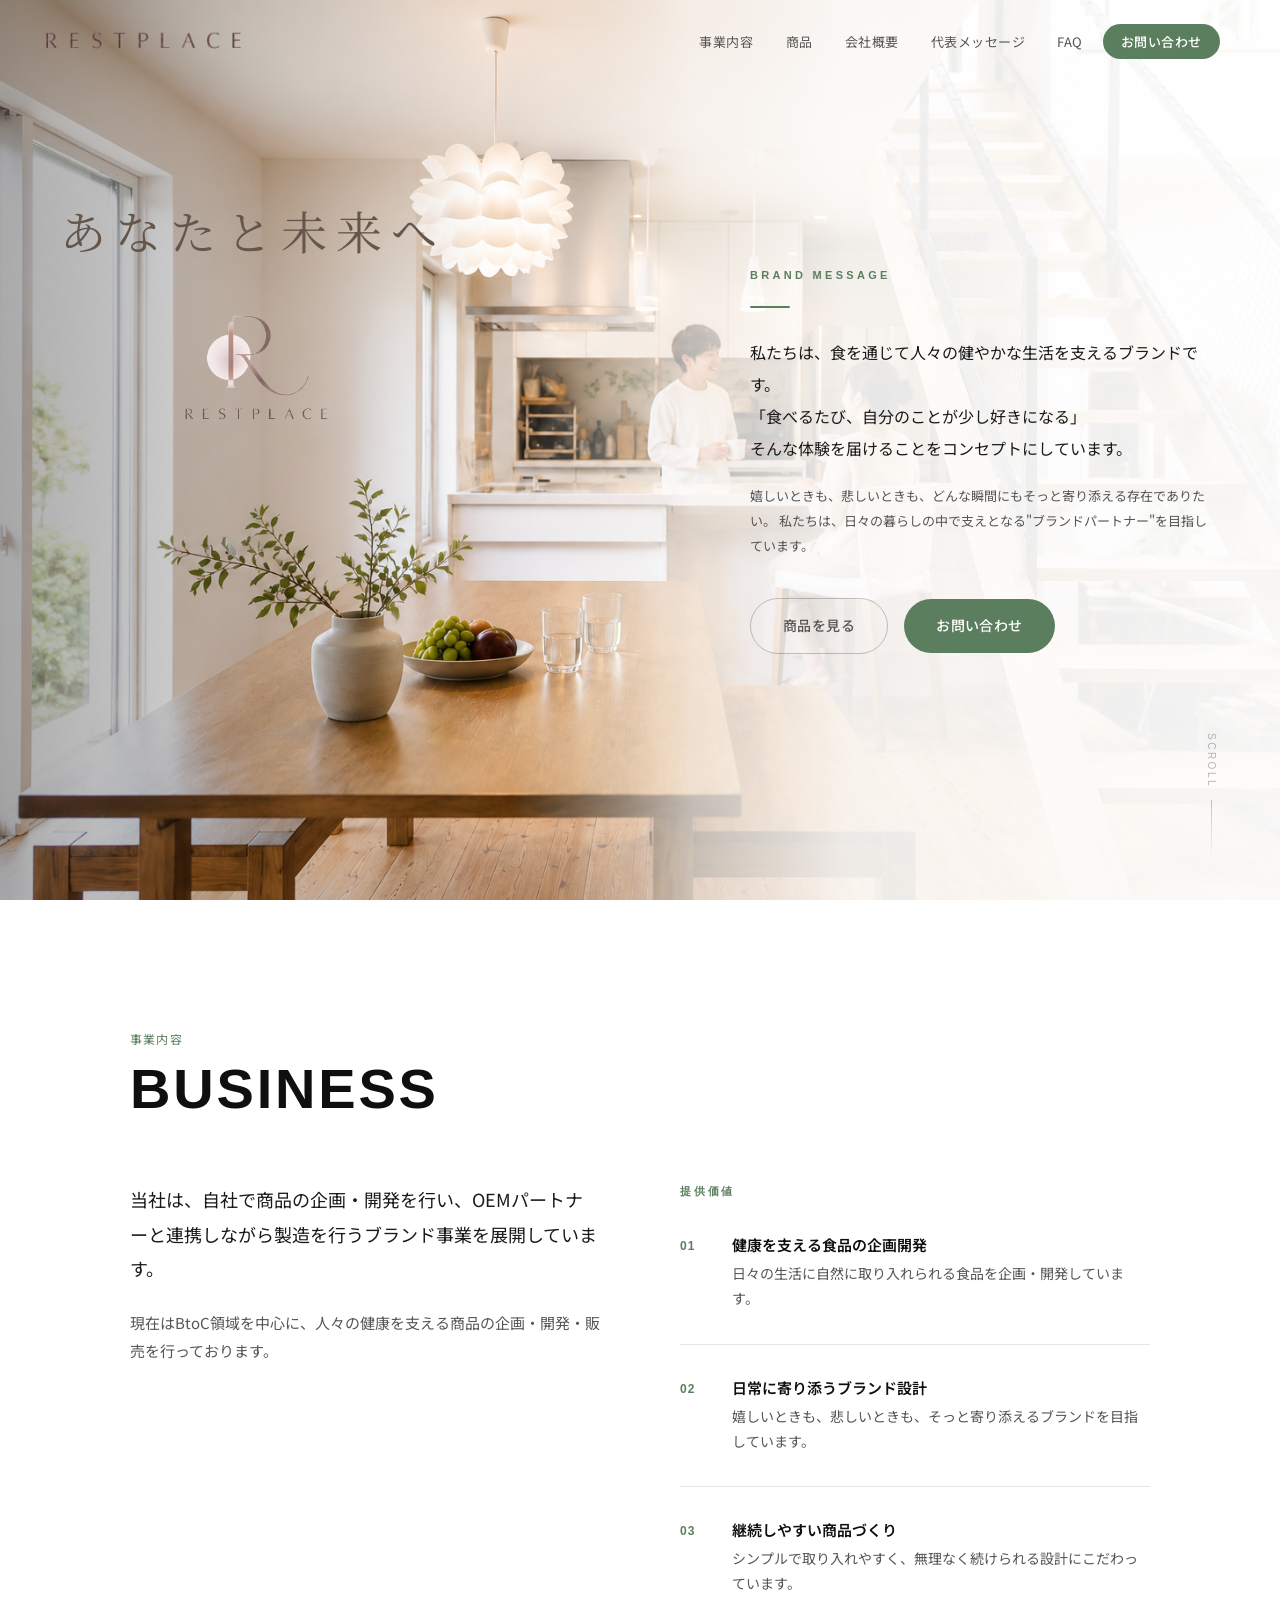
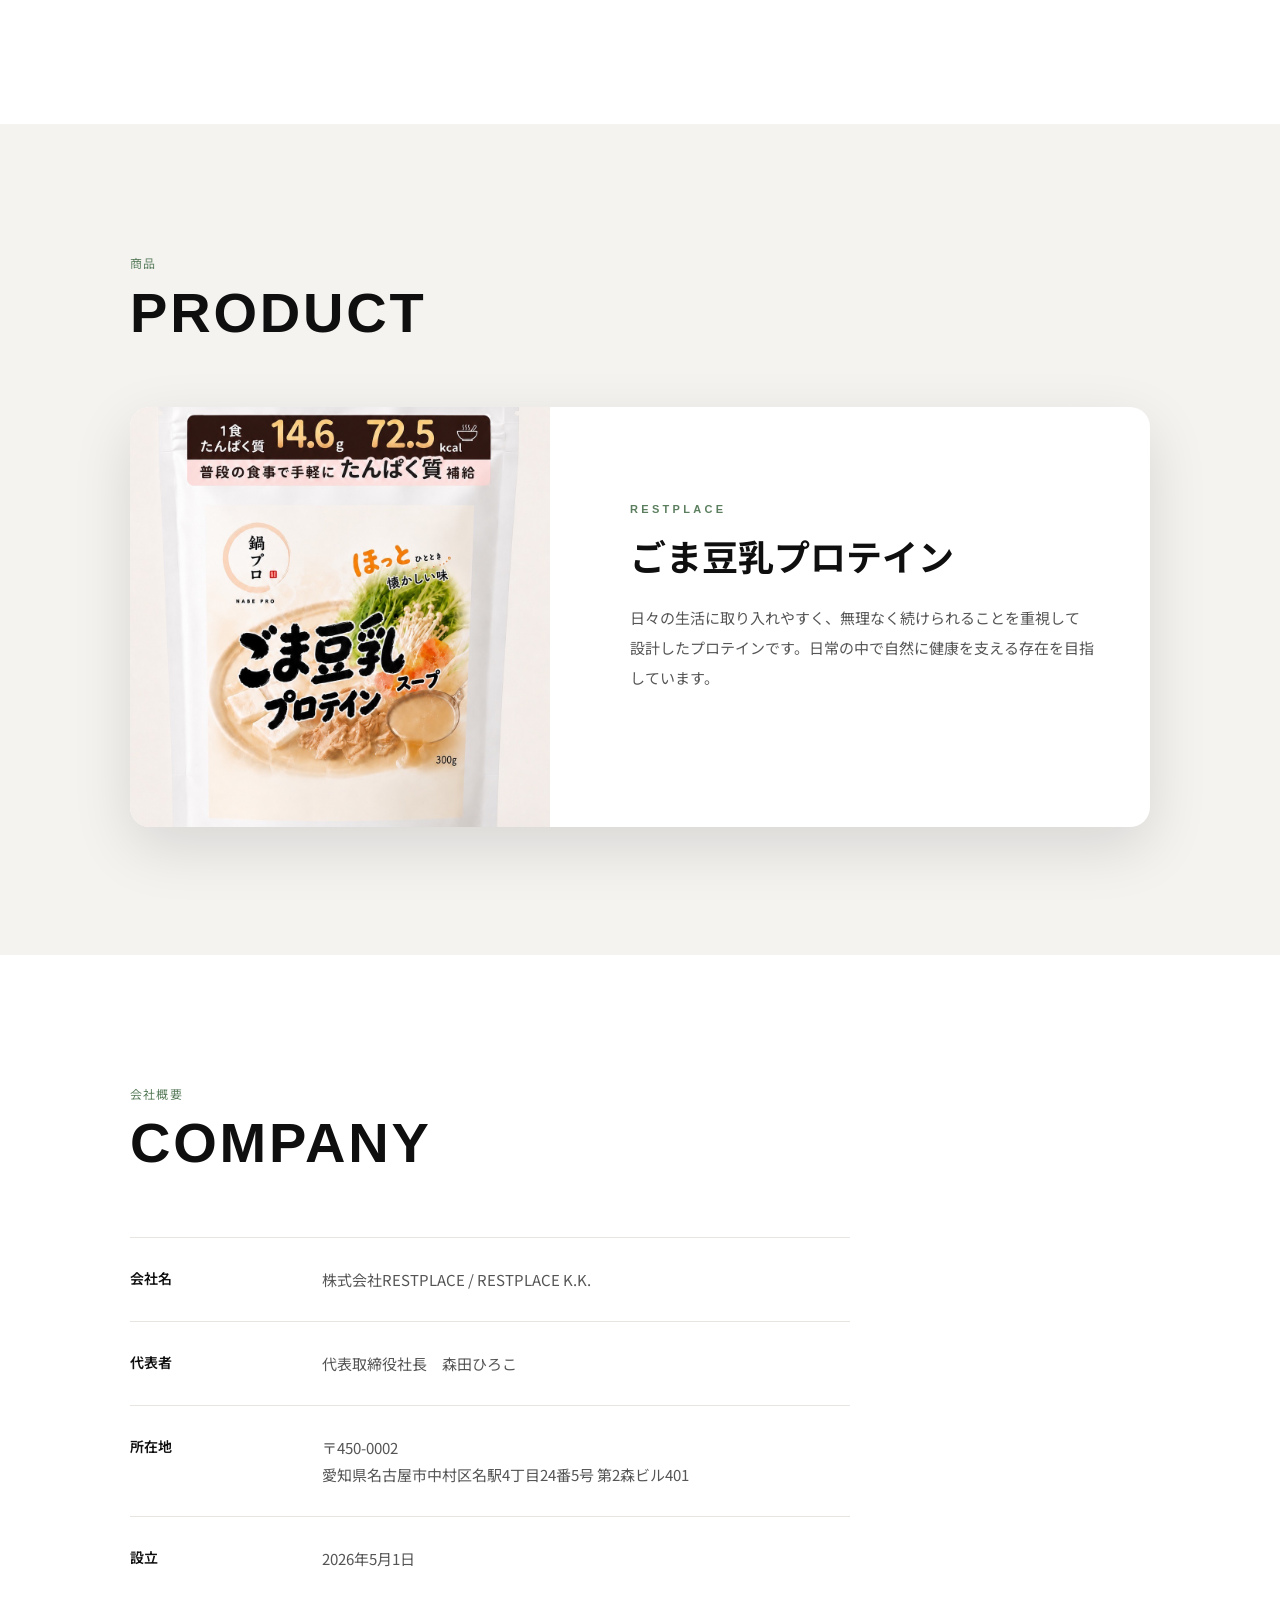
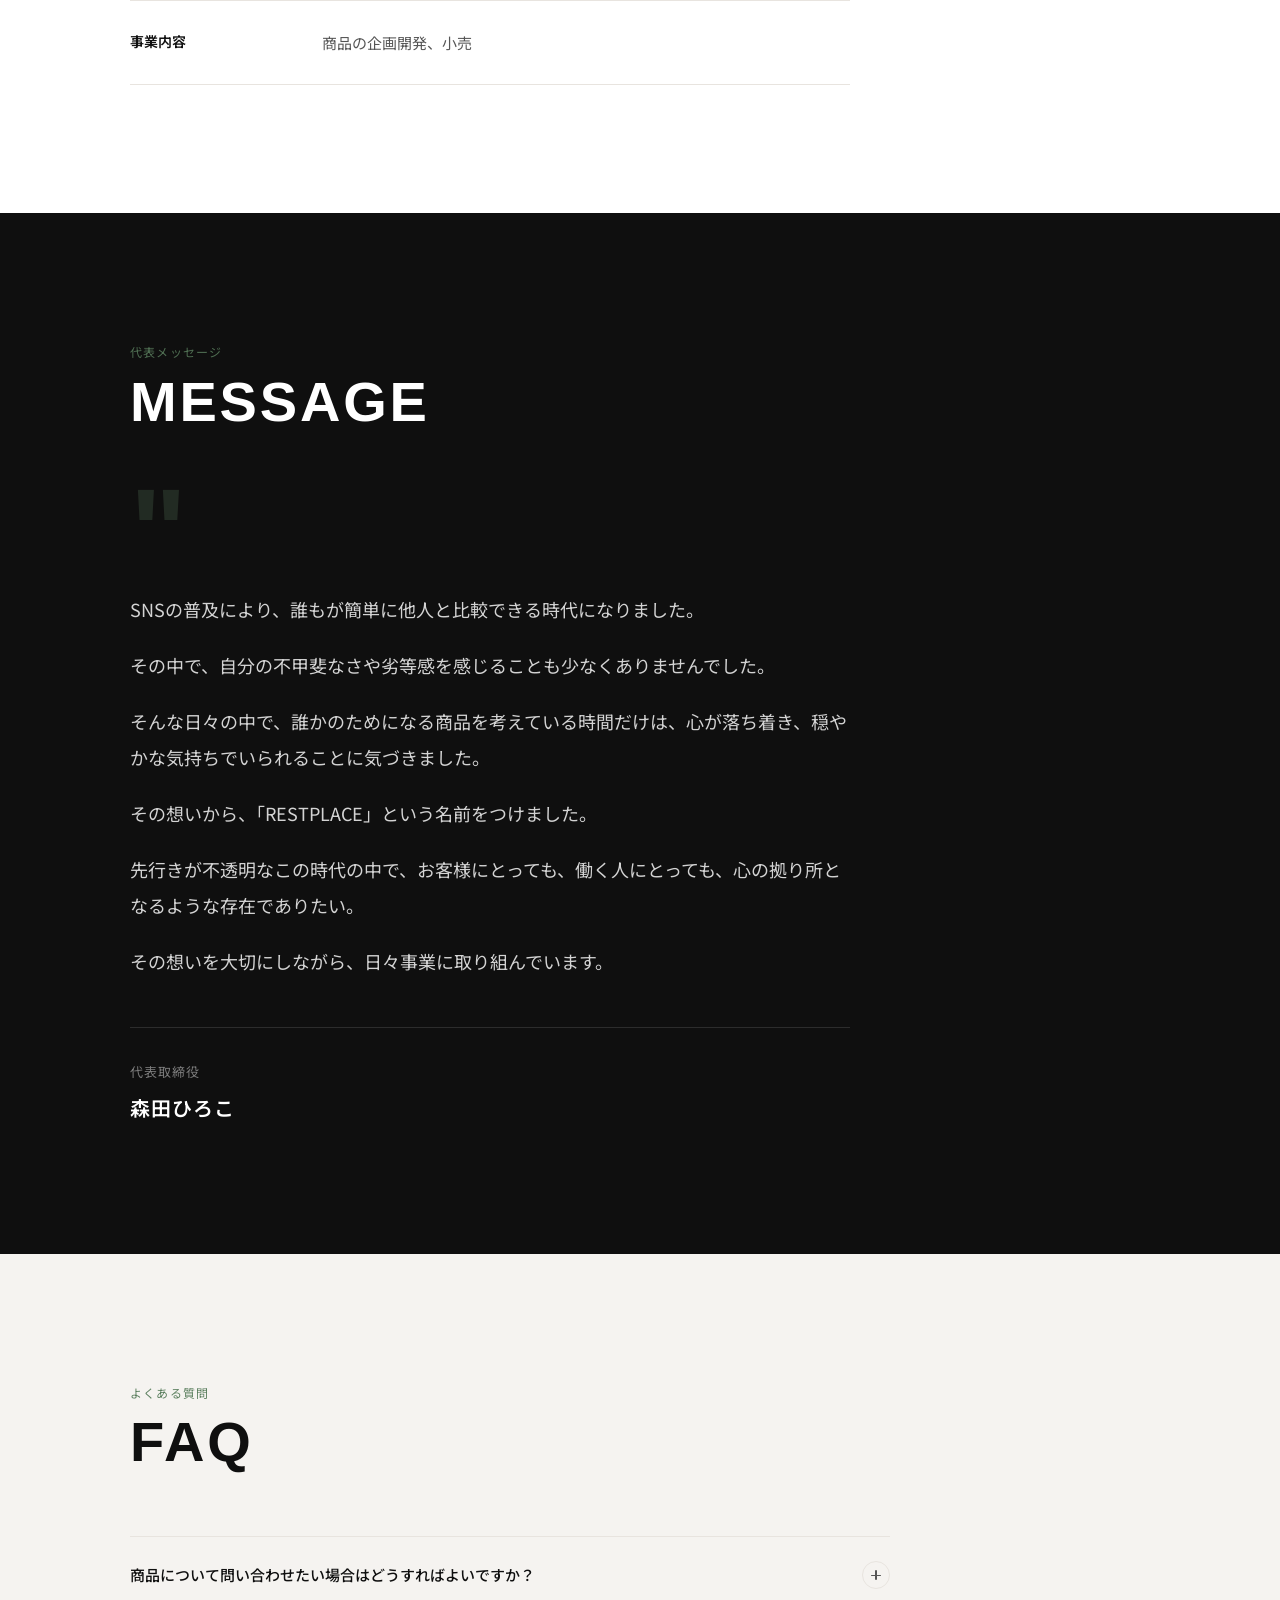
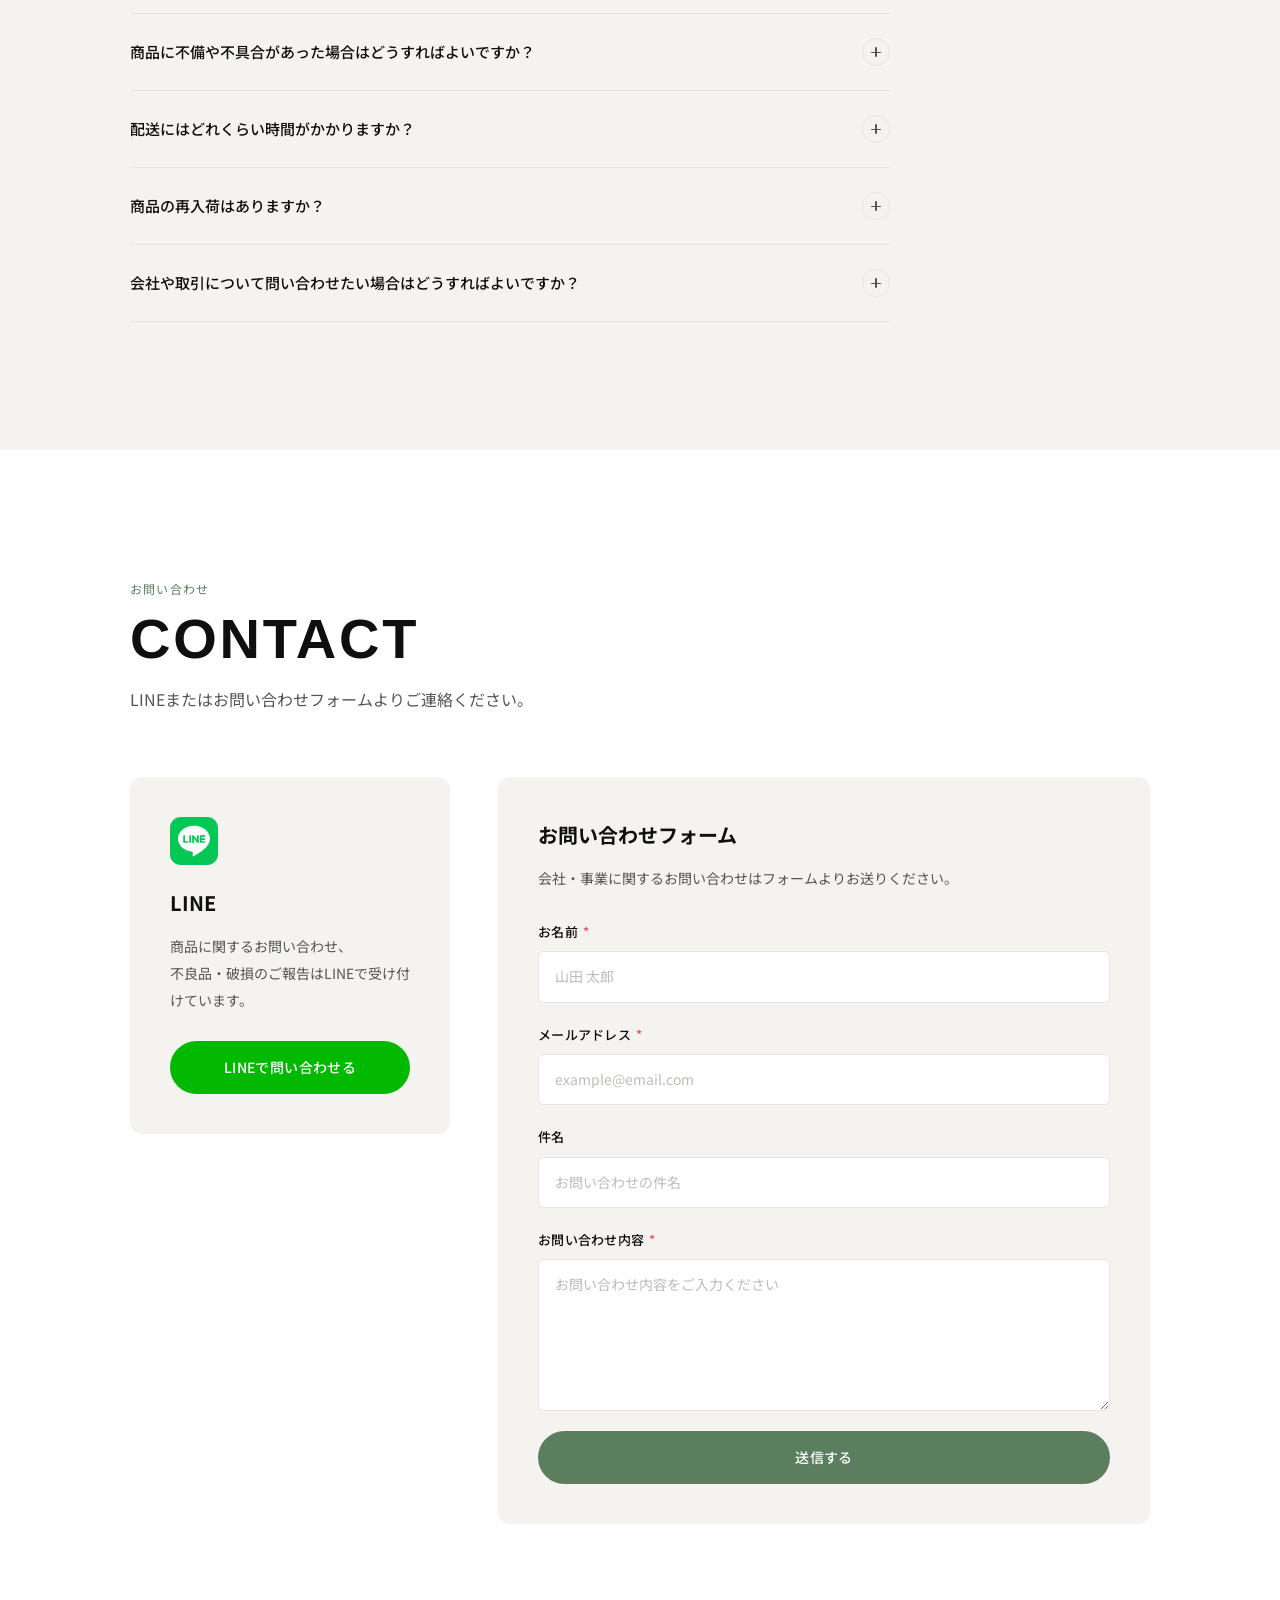
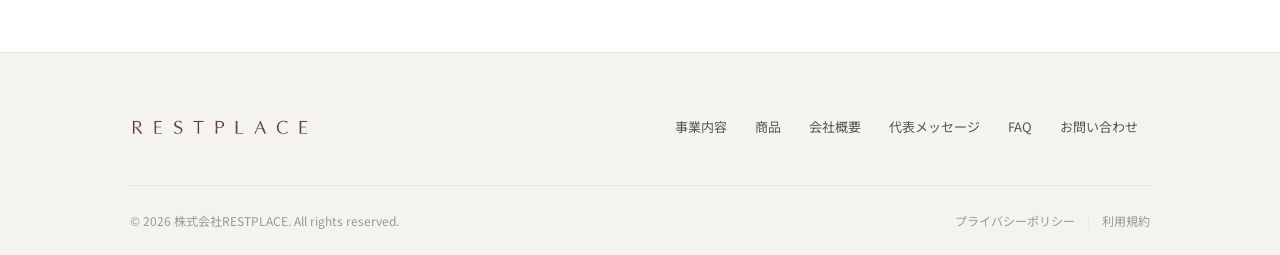
==== commit 487667fa: "Restore hero catchphrase and logo.png on desktop only Co-Authored-By: Claude Sonnet 4.6 <noreply@ant" ====
--- a/index.html
+++ b/index.html
@@ -41,6 +41,12 @@
             <img src="IMG_9969.png" alt="RESTPLACE hero">
         </div>
         <div class="hero-overlay"></div>
+        <div class="hero-catchphrase-wrap">
+            <p class="hero-catchphrase" aria-label="あなたと未来へ">
+                <span style="--i:0">あ</span><span style="--i:1">な</span><span style="--i:2">た</span><span style="--i:3">と</span><span style="--i:4">未</span><span style="--i:5">来</span><span style="--i:6">へ</span>
+            </p>
+            <img src="logo.png" alt="RESTPLACE" class="hero-logo">
+        </div>
         <div class="hero-inner">
             <div class="hero-content">
                 <p class="hero-eyebrow fade-up">BRAND MESSAGE</p>
--- a/style.css
+++ b/style.css
@@ -124,6 +124,7 @@
 }
 
 .nav-logo-tagline {
+    display: none;
     font-family: 'Noto Serif JP', serif;
     font-size: 11px;
     font-weight: 400;
@@ -303,6 +304,49 @@
 }
 
 /* キャッチコピー + ロゴ */
+.hero-catchphrase-wrap {
+    position: absolute;
+    left: var(--container-px);
+    top: 38%;
+    transform: translateY(-50%);
+    z-index: 2;
+    display: flex;
+    flex-direction: column;
+    align-items: center;
+    gap: 20px;
+    pointer-events: none;
+}
+
+.hero-logo {
+    height: clamp(140px, 16vw, 240px);
+    width: auto;
+    align-self: center;
+    opacity: 0;
+    animation: catchphraseIn .65s cubic-bezier(.25, .46, .45, .94) forwards calc(7 * 120ms + 600ms + 200ms);
+    transition: opacity .7s ease;
+}
+
+.hero-catchphrase {
+    font-family: 'Noto Serif JP', '游明朝', YuMincho, 'HiraMinProN-W3', serif;
+    font-size: clamp(26px, 3.6vw, 52px);
+    font-weight: 400;
+    color: #64564A;
+    letter-spacing: .2em;
+    line-height: 1;
+    white-space: nowrap;
+}
+
+.hero-catchphrase span {
+    display: inline-block;
+    opacity: 0;
+    animation: catchphraseIn .65s cubic-bezier(.25, .46, .45, .94) forwards;
+    animation-delay: calc(var(--i) * 120ms + 600ms);
+}
+
+@keyframes catchphraseIn {
+    from { opacity: 0; transform: translateY(14px); }
+    to   { opacity: 1; transform: translateY(0); }
+}
 
 .hero-scroll-indicator {
     position: absolute;
@@ -1020,6 +1064,7 @@
     }
 
     .nav-toggle { display: flex; }
+    .nav-logo-tagline { display: inline; }
 
     .footer-top {
         flex-direction: column;
@@ -1082,6 +1127,7 @@
     }
 
     .hero-scroll-indicator { display: none; }
+    .hero-catchphrase-wrap { display: none; }
 }
 
 @media (max-width: 480px) {
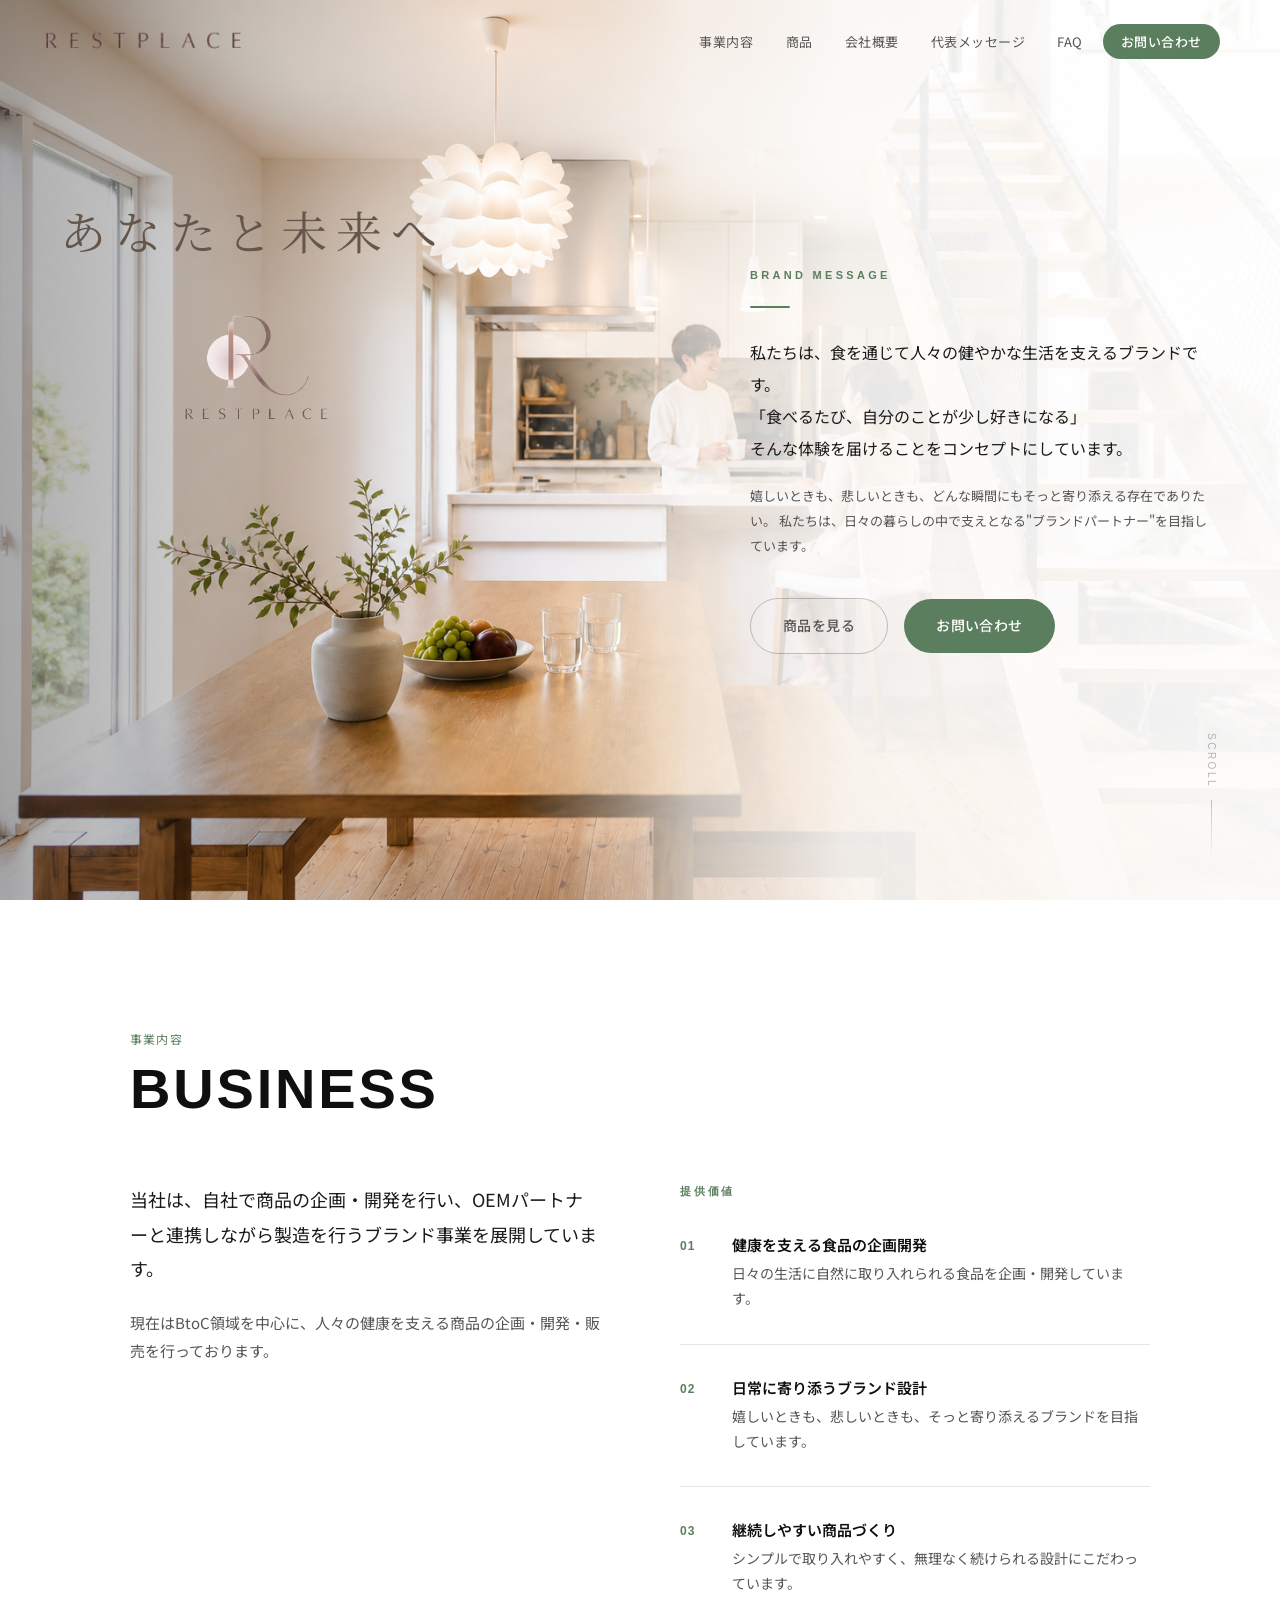
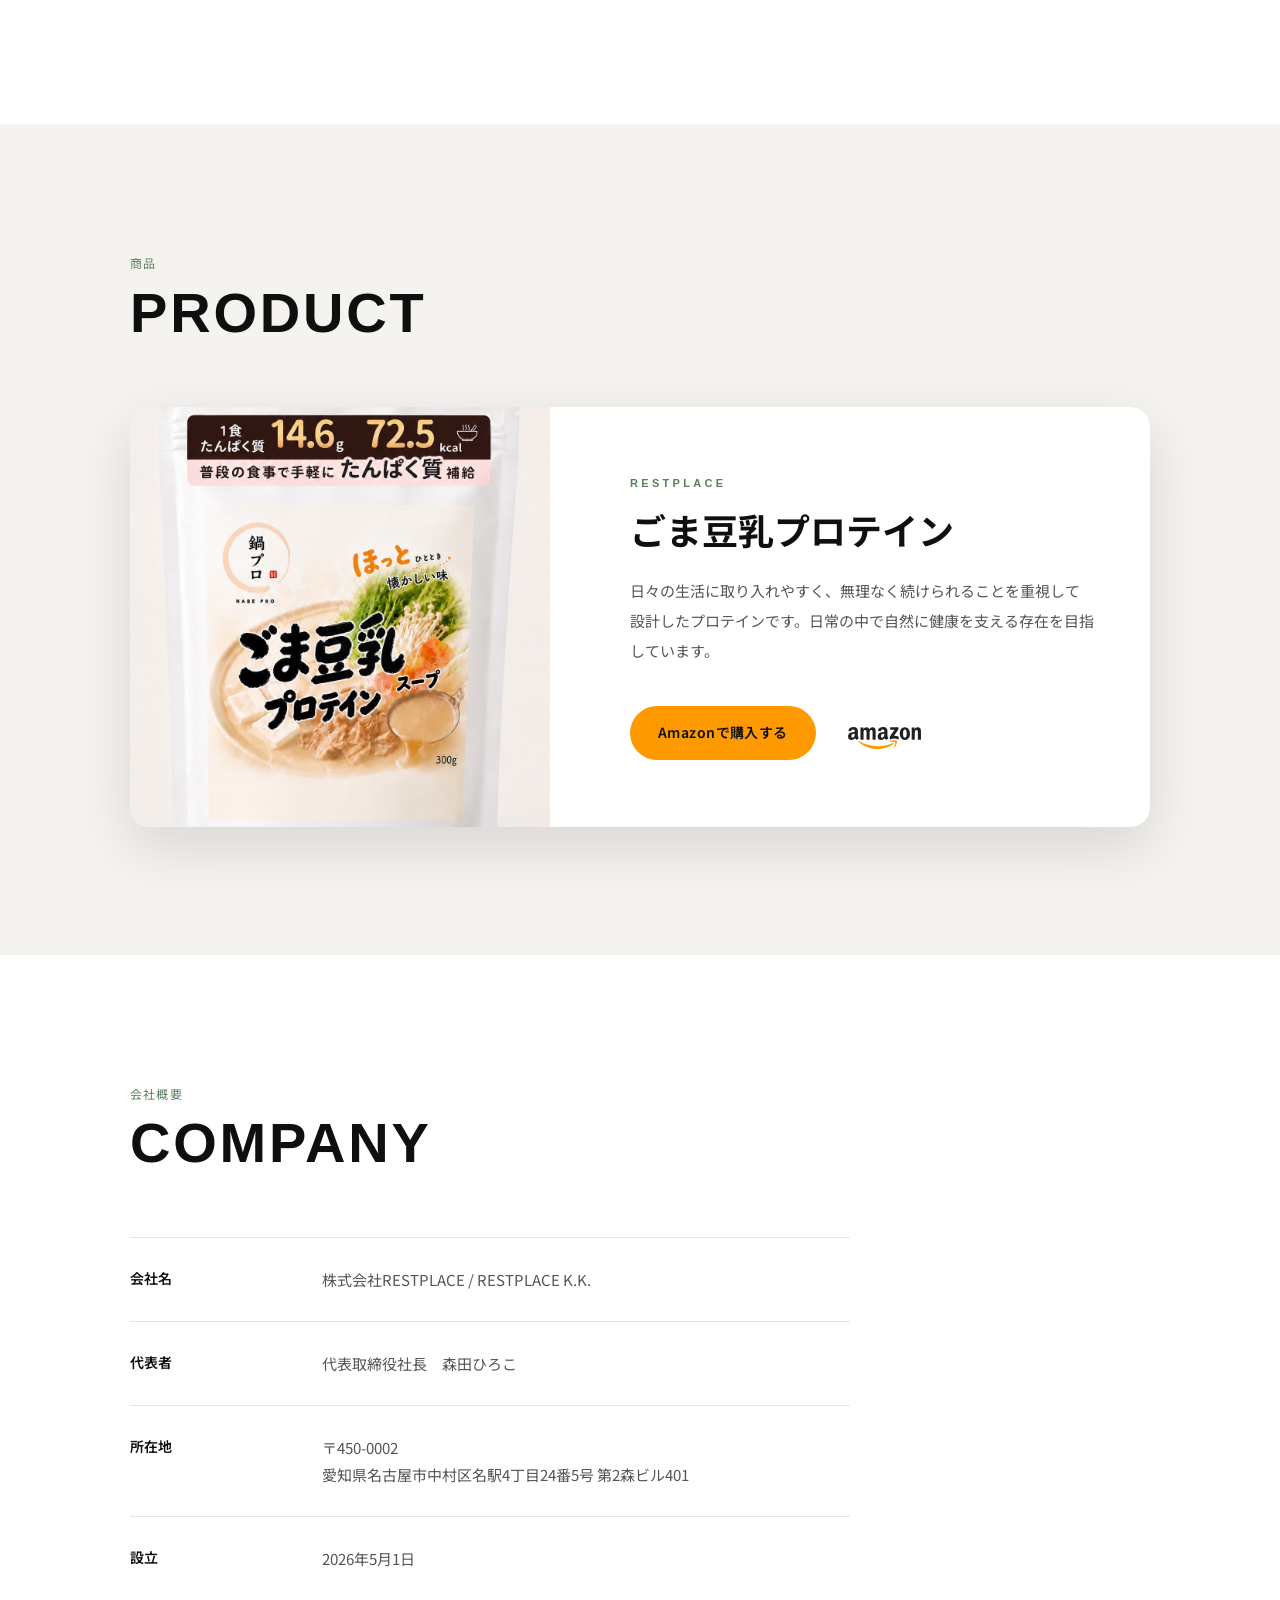
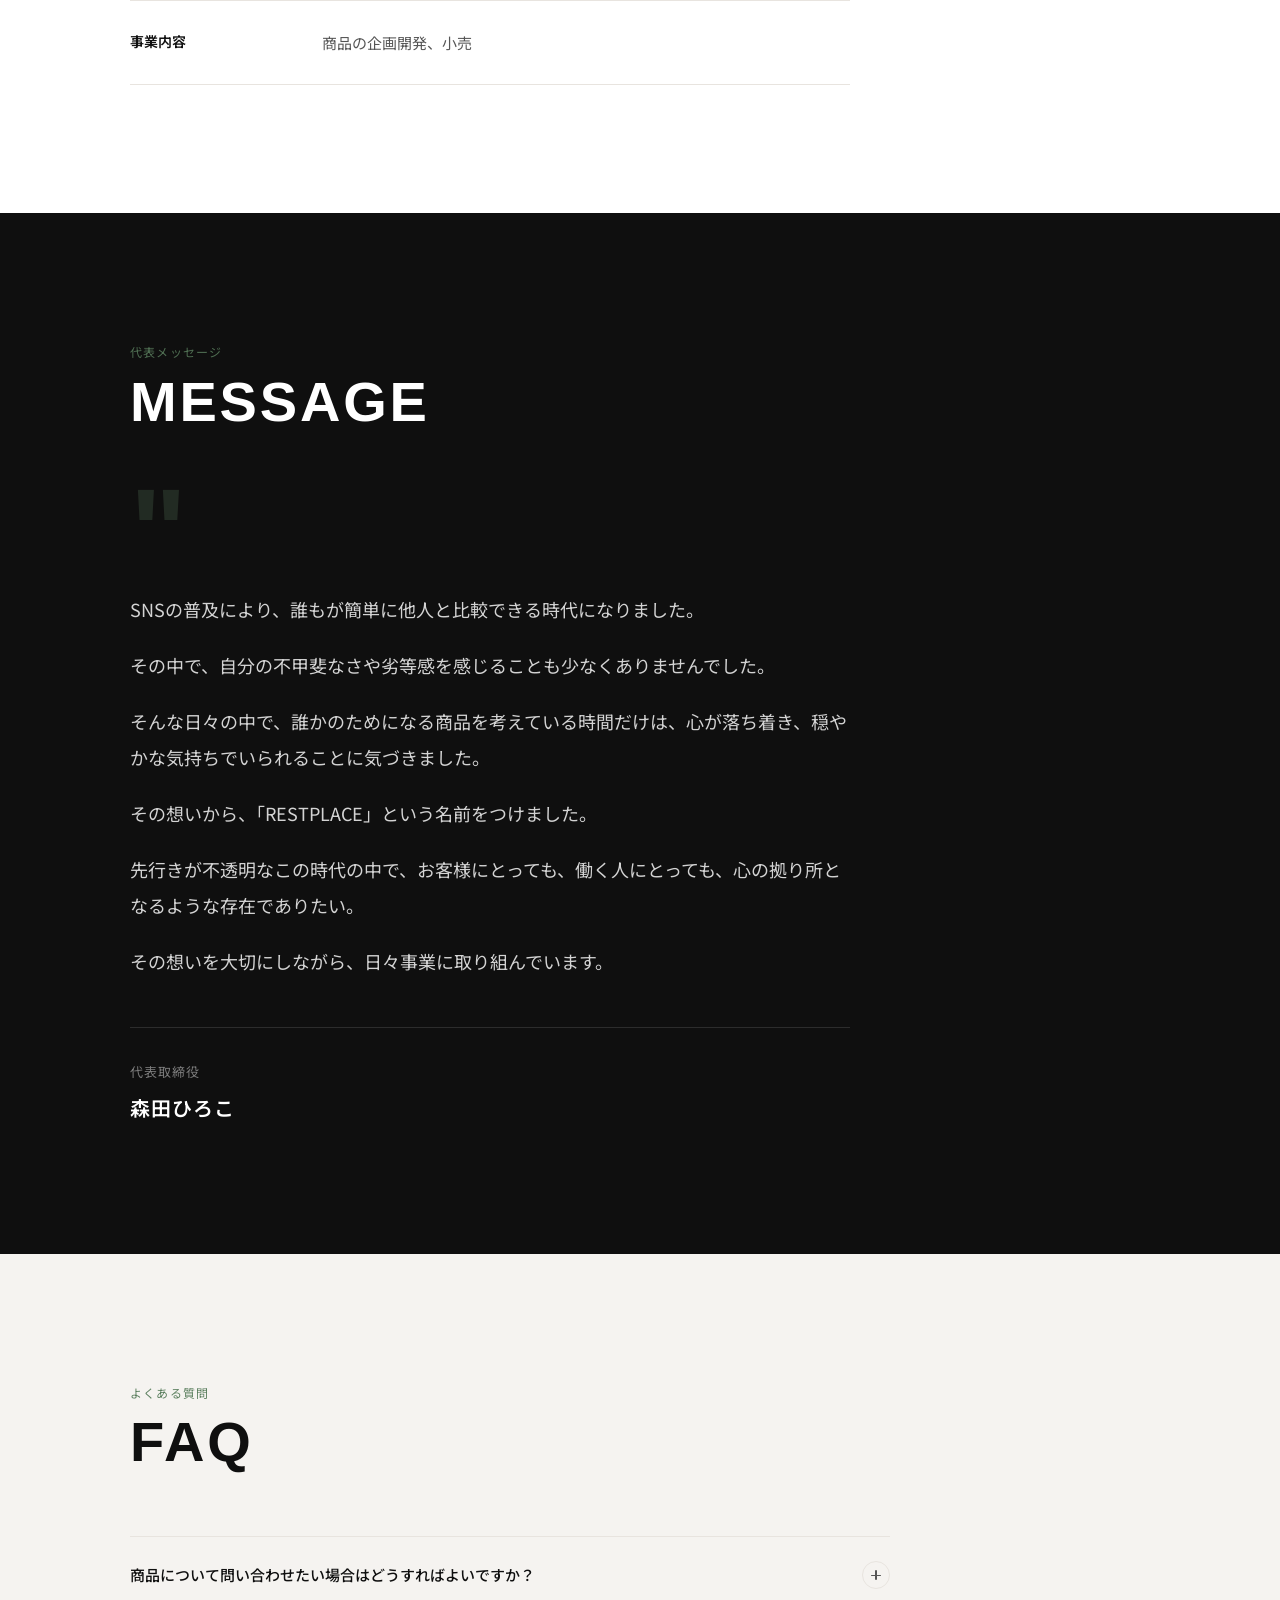
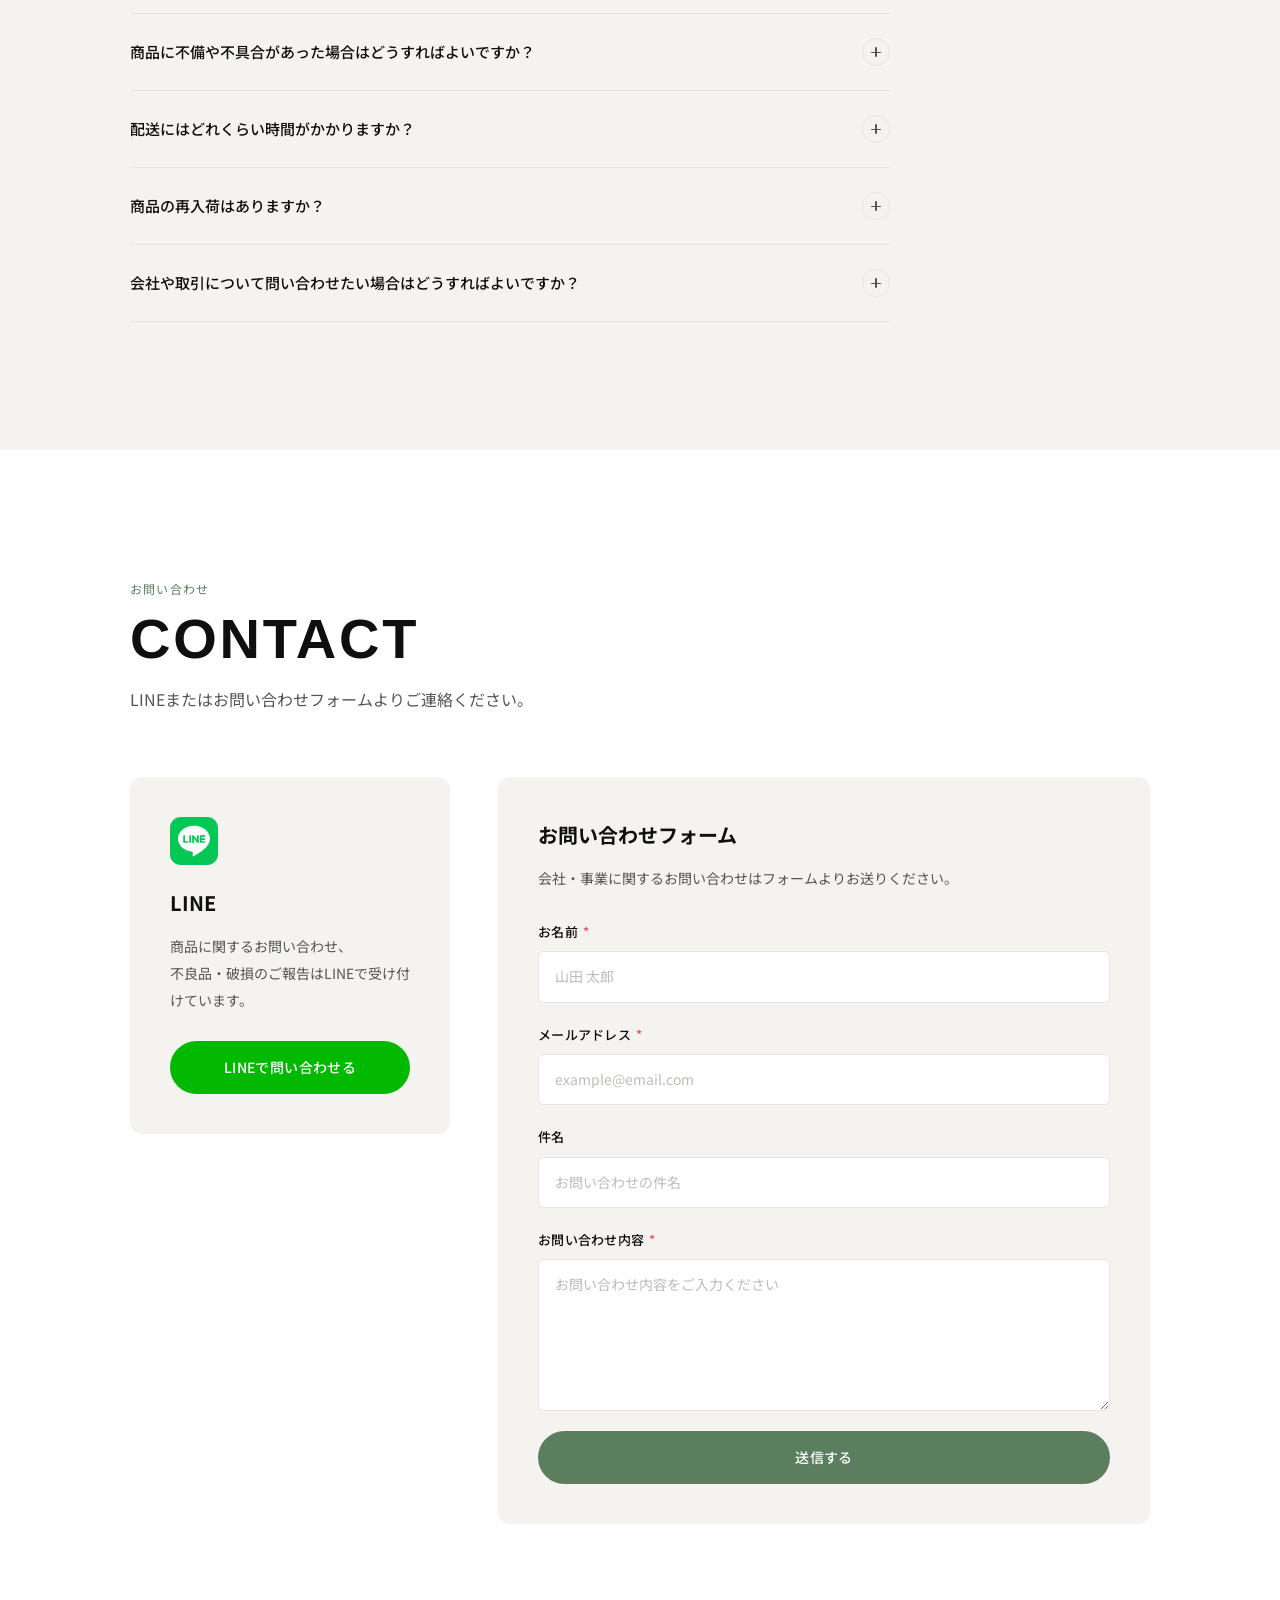
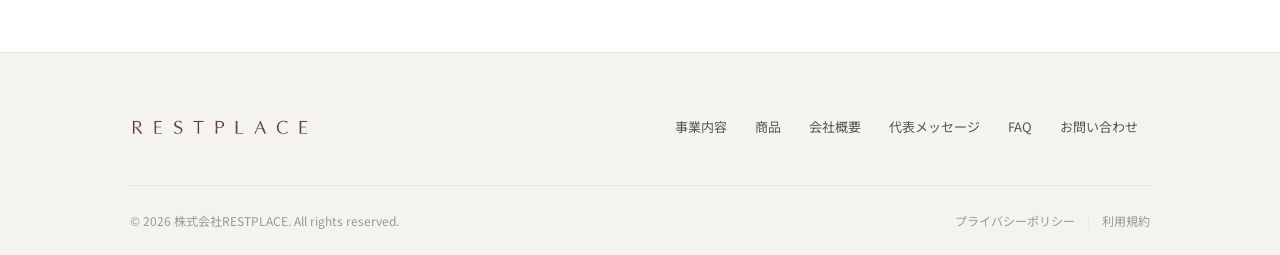
==== commit fe4ea807: "Add Amazon purchase button to product section" ====
--- a/index.html
+++ b/index.html
@@ -1,14 +1,61 @@
 <!DOCTYPE html>
 <html lang="ja">
 <head>
+    <meta name="google-site-verification" content="UXUO591J-DPw_ViK5zUqoParCF6MbpACApEVw4-9P5s" />
     <meta charset="UTF-8">
     <meta name="viewport" content="width=device-width, initial-scale=1.0">
     <meta name="description" content="株式会社RESTPLACE — 食を通じて人々の健やかな生活を支えるブランド">
     <title>RESTPLACE | あなたと未来へ</title>
+    <link rel="canonical" href="https://www.rest-place.jp/">
+
+    <!-- OGP -->
+    <meta property="og:type" content="website">
+    <meta property="og:site_name" content="RESTPLACE">
+    <meta property="og:title" content="RESTPLACE | あなたと未来へ">
+    <meta property="og:description" content="株式会社RESTPLACE — 食を通じて人々の健やかな生活を支えるブランド">
+    <meta property="og:url" content="https://www.rest-place.jp/">
+    <meta property="og:image" content="https://www.rest-place.jp/IMG_9969.png">
+    <meta property="og:locale" content="ja_JP">
+
+    <!-- Twitter Card -->
+    <meta name="twitter:card" content="summary_large_image">
+    <meta name="twitter:title" content="RESTPLACE | あなたと未来へ">
+    <meta name="twitter:description" content="株式会社RESTPLACE — 食を通じて人々の健やかな生活を支えるブランド">
+    <meta name="twitter:image" content="https://www.rest-place.jp/IMG_9969.png">
+
     <link rel="preconnect" href="https://fonts.googleapis.com">
     <link rel="preconnect" href="https://fonts.gstatic.com" crossorigin>
     <link href="https://fonts.googleapis.com/css2?family=Noto+Sans+JP:wght@300;400;500;700&family=Noto+Serif+JP:wght@400;500&display=swap" rel="stylesheet">
     <link rel="stylesheet" href="style.css">
+
+    <!-- Structured Data -->
+    <script type="application/ld+json">
+    {
+        "@context": "https://schema.org",
+        "@type": "Organization",
+        "name": "株式会社RESTPLACE",
+        "alternateName": "RESTPLACE K.K.",
+        "url": "https://www.rest-place.jp/",
+        "logo": "https://www.rest-place.jp/logo.png",
+        "description": "株式会社RESTPLACE — 食を通じて人々の健やかな生活を支えるブランド",
+        "foundingDate": "2026-05-01",
+        "founder": {
+            "@type": "Person",
+            "name": "森田ひろこ"
+        },
+        "address": {
+            "@type": "PostalAddress",
+            "postalCode": "450-0002",
+            "addressRegion": "愛知県",
+            "addressLocality": "名古屋市中村区",
+            "streetAddress": "名駅4丁目24番5号 第2森ビル401",
+            "addressCountry": "JP"
+        },
+        "sameAs": [
+            "https://line.me/R/ti/p/@721qrvfx"
+        ]
+    }
+    </script>
 </head>
 <body>
 
@@ -20,12 +67,12 @@
                     <img src="logo-character.png" alt="RESTPLACE" class="nav-logo-img">
                     <span class="nav-logo-tagline">あなたと未来へ</span>
                 </a>
-                <button class="nav-toggle" id="navToggle" aria-label="メニュー">
-                    <span></span><span></span><span></span>
-                </button>
             </div>
         </nav>
     </header>
+    <button class="nav-toggle" id="navToggle" aria-label="メニュー">
+        <span></span><span></span><span></span>
+    </button>
     <ul class="nav-menu" id="navMenu">
         <li><a href="#business" class="nav-link">事業内容</a></li>
         <li><a href="#product" class="nav-link">商品</a></li>
@@ -135,6 +182,14 @@
                     <p class="product-desc">
                         日々の生活に取り入れやすく、無理なく続けられることを重視して設計したプロテインです。日常の中で自然に健康を支える存在を目指しています。
                     </p>
+                    <div class="product-actions">
+                        <div class="product-buy-row">
+                            <a href="https://www.amazon.co.jp/dp/B0H452RZFM" class="btn btn-amazon" target="_blank" rel="noopener noreferrer">
+                                Amazonで購入する
+                            </a>
+                            <img src="Amazon_logo.svg" alt="Amazon" class="amazon-logo" width="73" height="22">
+                        </div>
+                    </div>
                 </div>
             </div>
         </div>
--- a/style.css
+++ b/style.css
@@ -88,7 +88,7 @@
 .header {
     position: fixed;
     top: 0; left: 0; right: 0;
-    z-index: 1002;
+    z-index: 1000;
     transition: background var(--trans), box-shadow var(--trans);
 }
 
@@ -1063,7 +1063,13 @@
         padding: 14px 0 !important;
     }
 
-    .nav-toggle { display: flex; }
+    .nav-toggle {
+        display: flex;
+        position: fixed;
+        top: 20px;
+        right: var(--container-px);
+        z-index: 1002;
+    }
     .nav-logo-tagline { display: inline; }
 
     .footer-top {
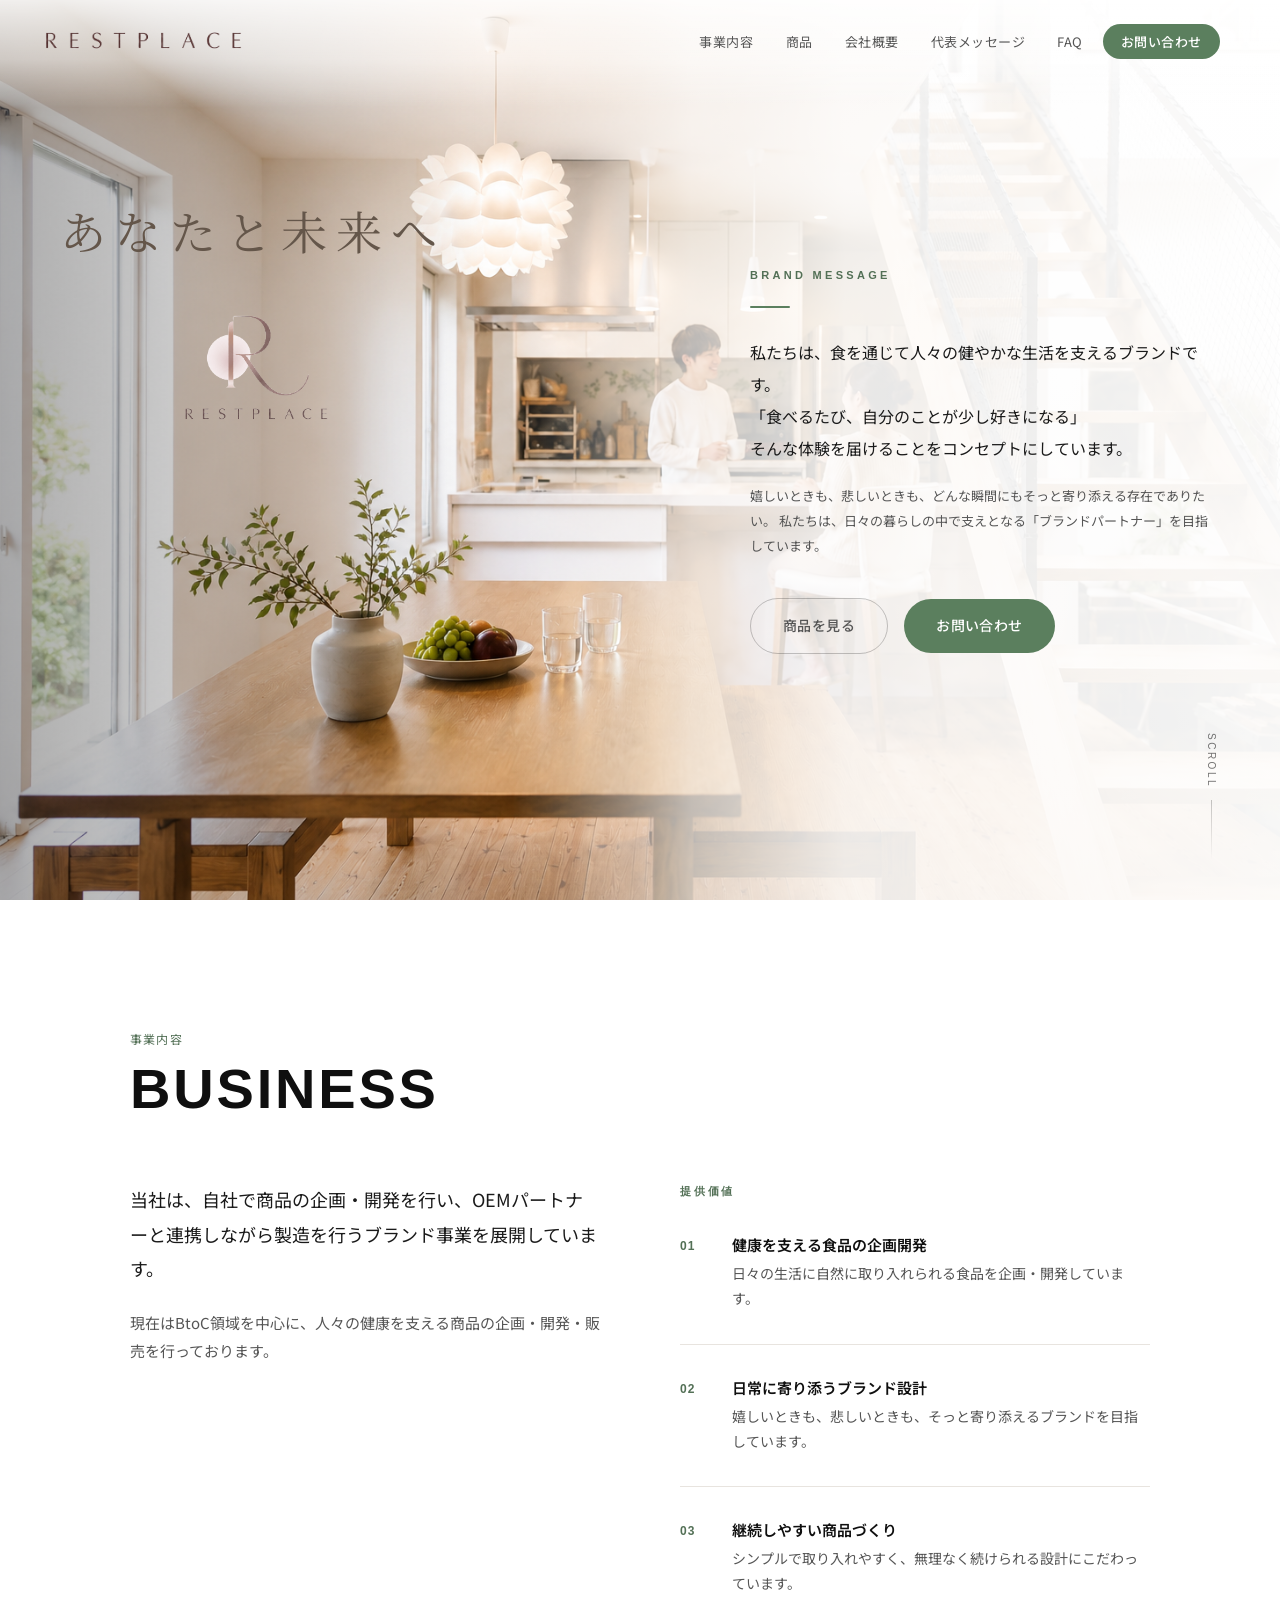
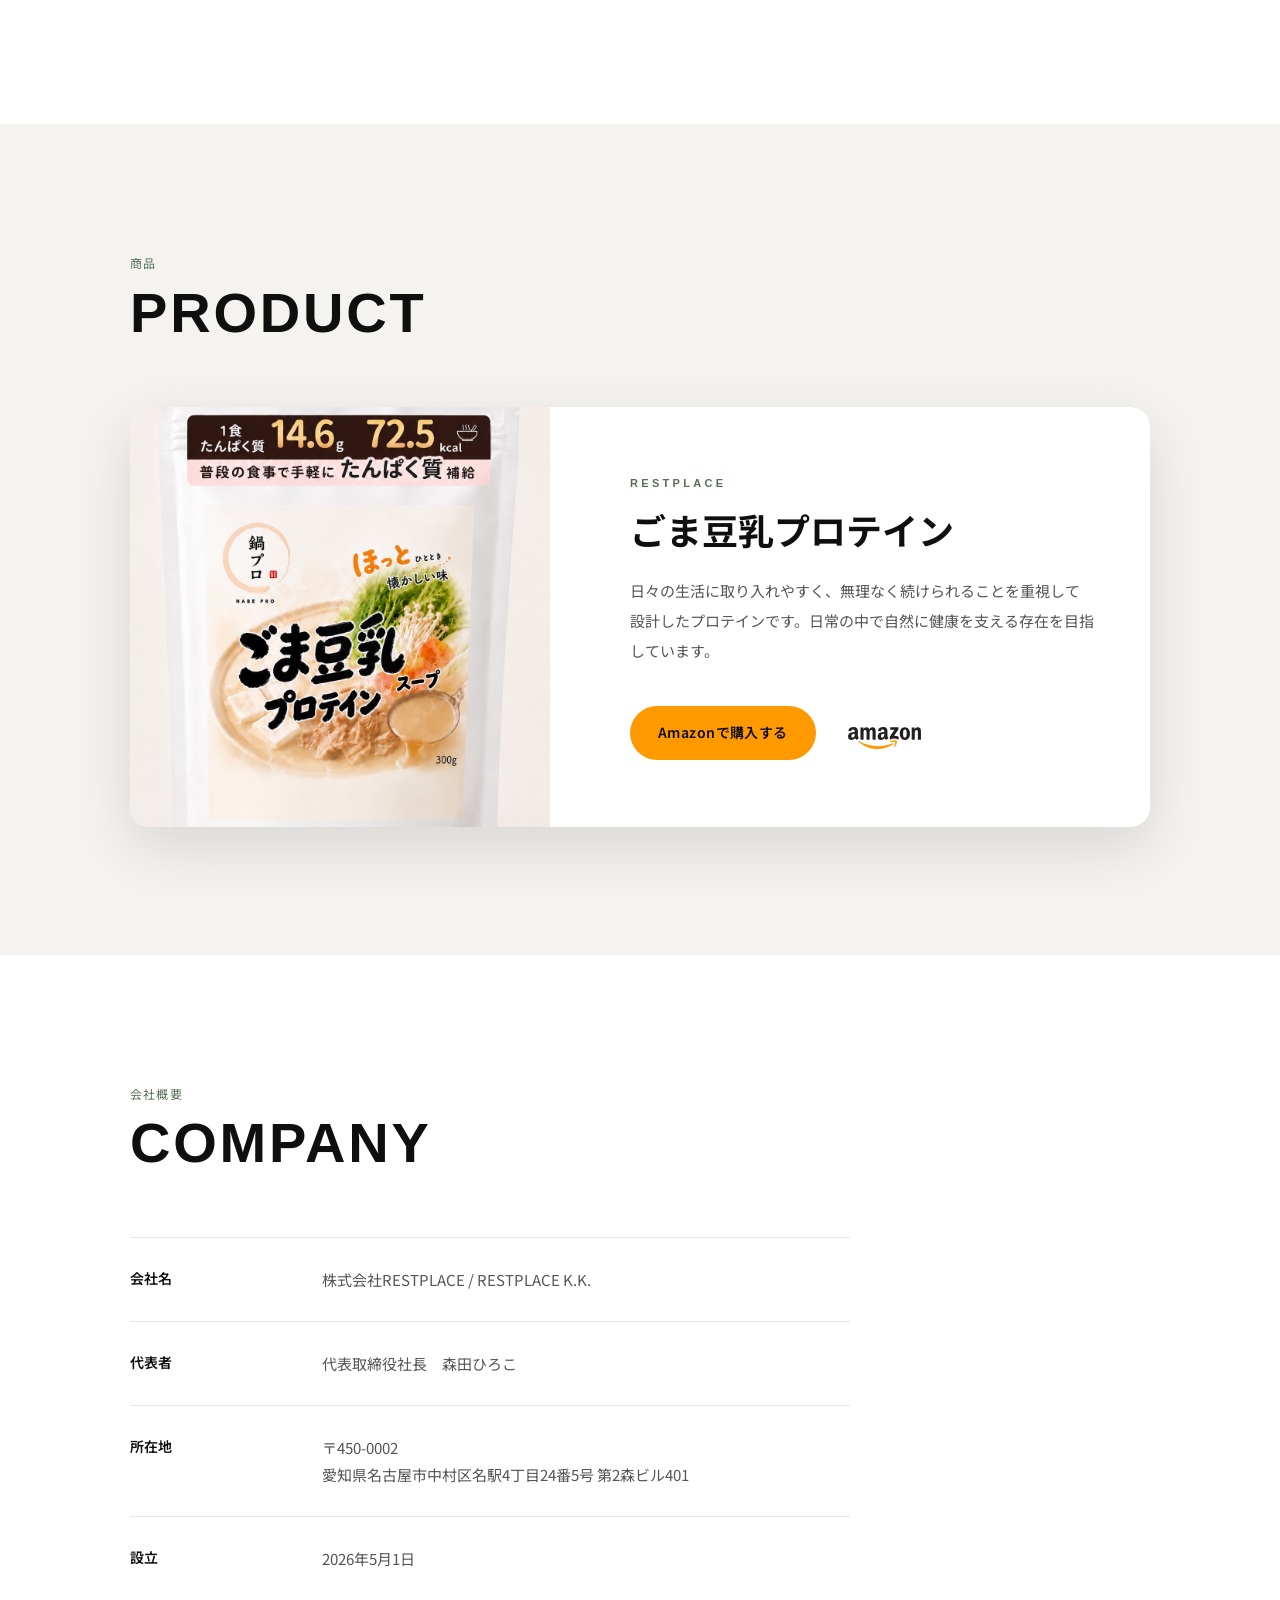
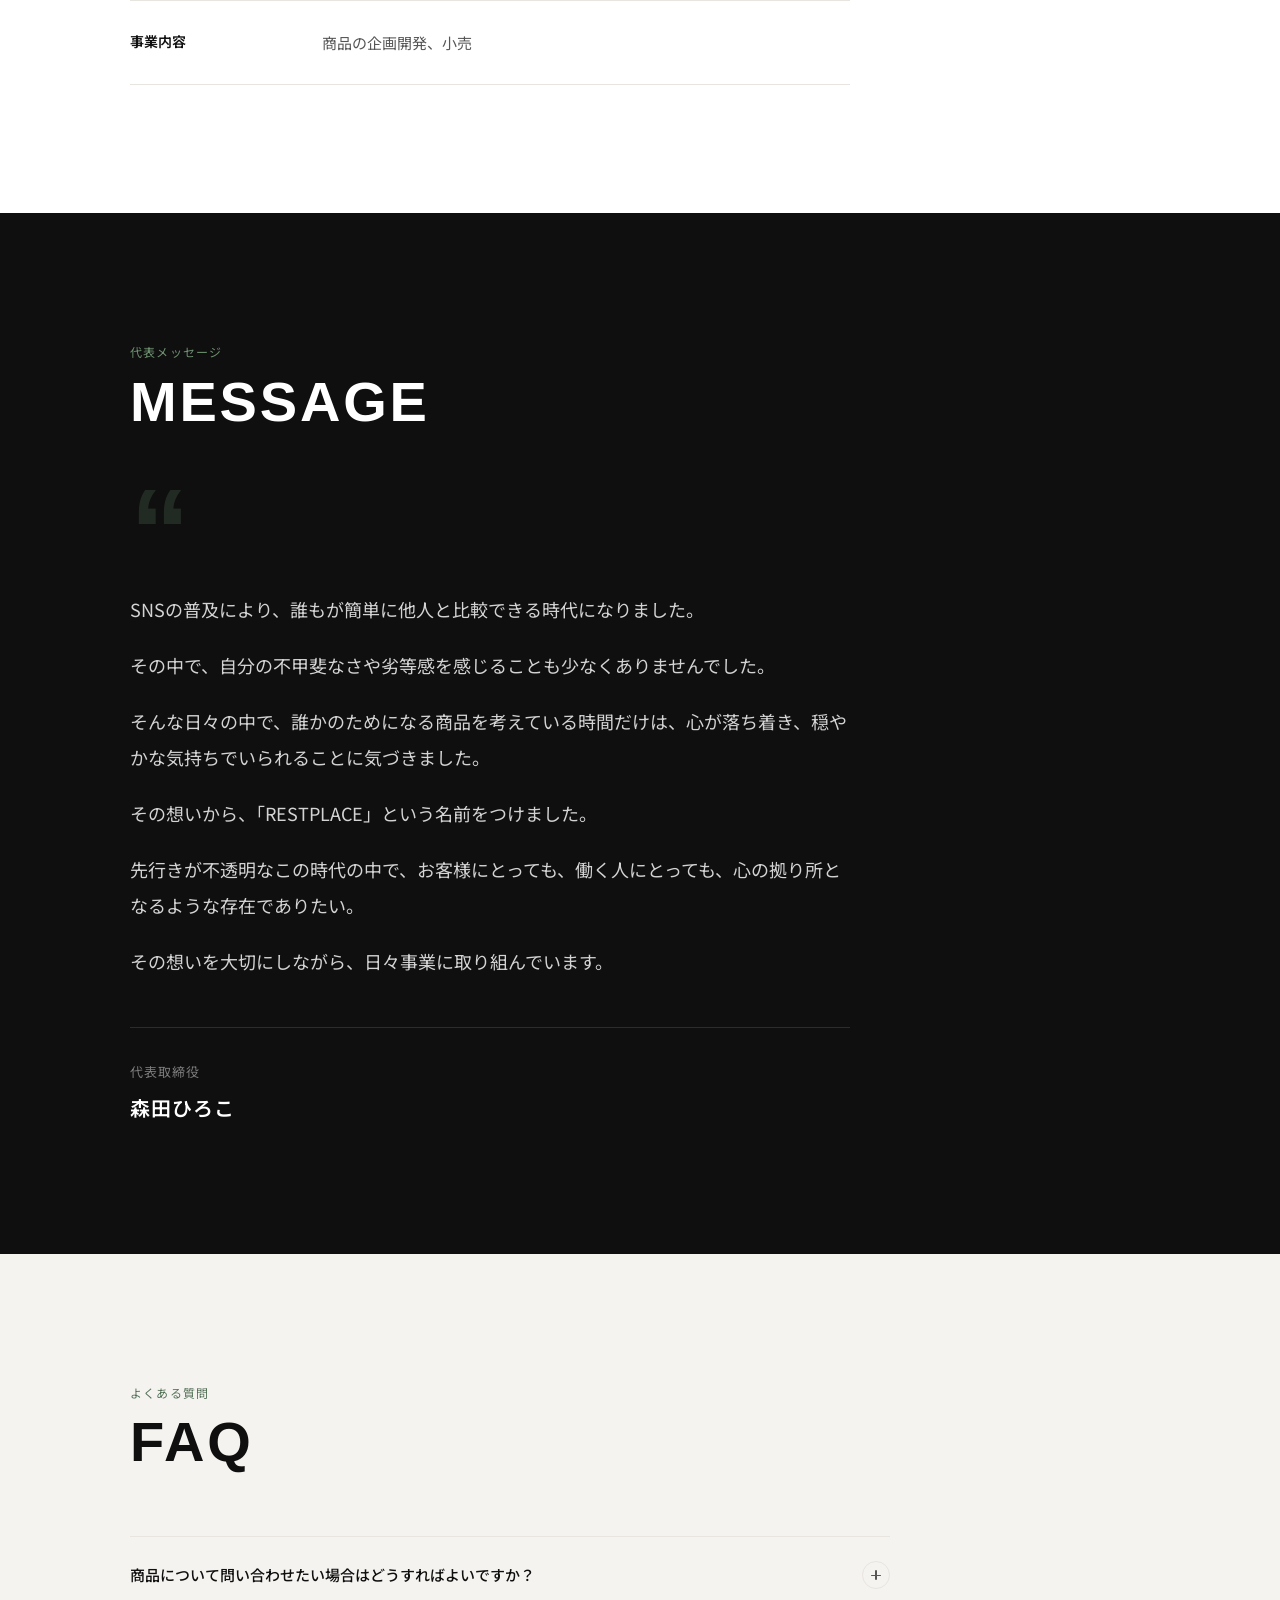
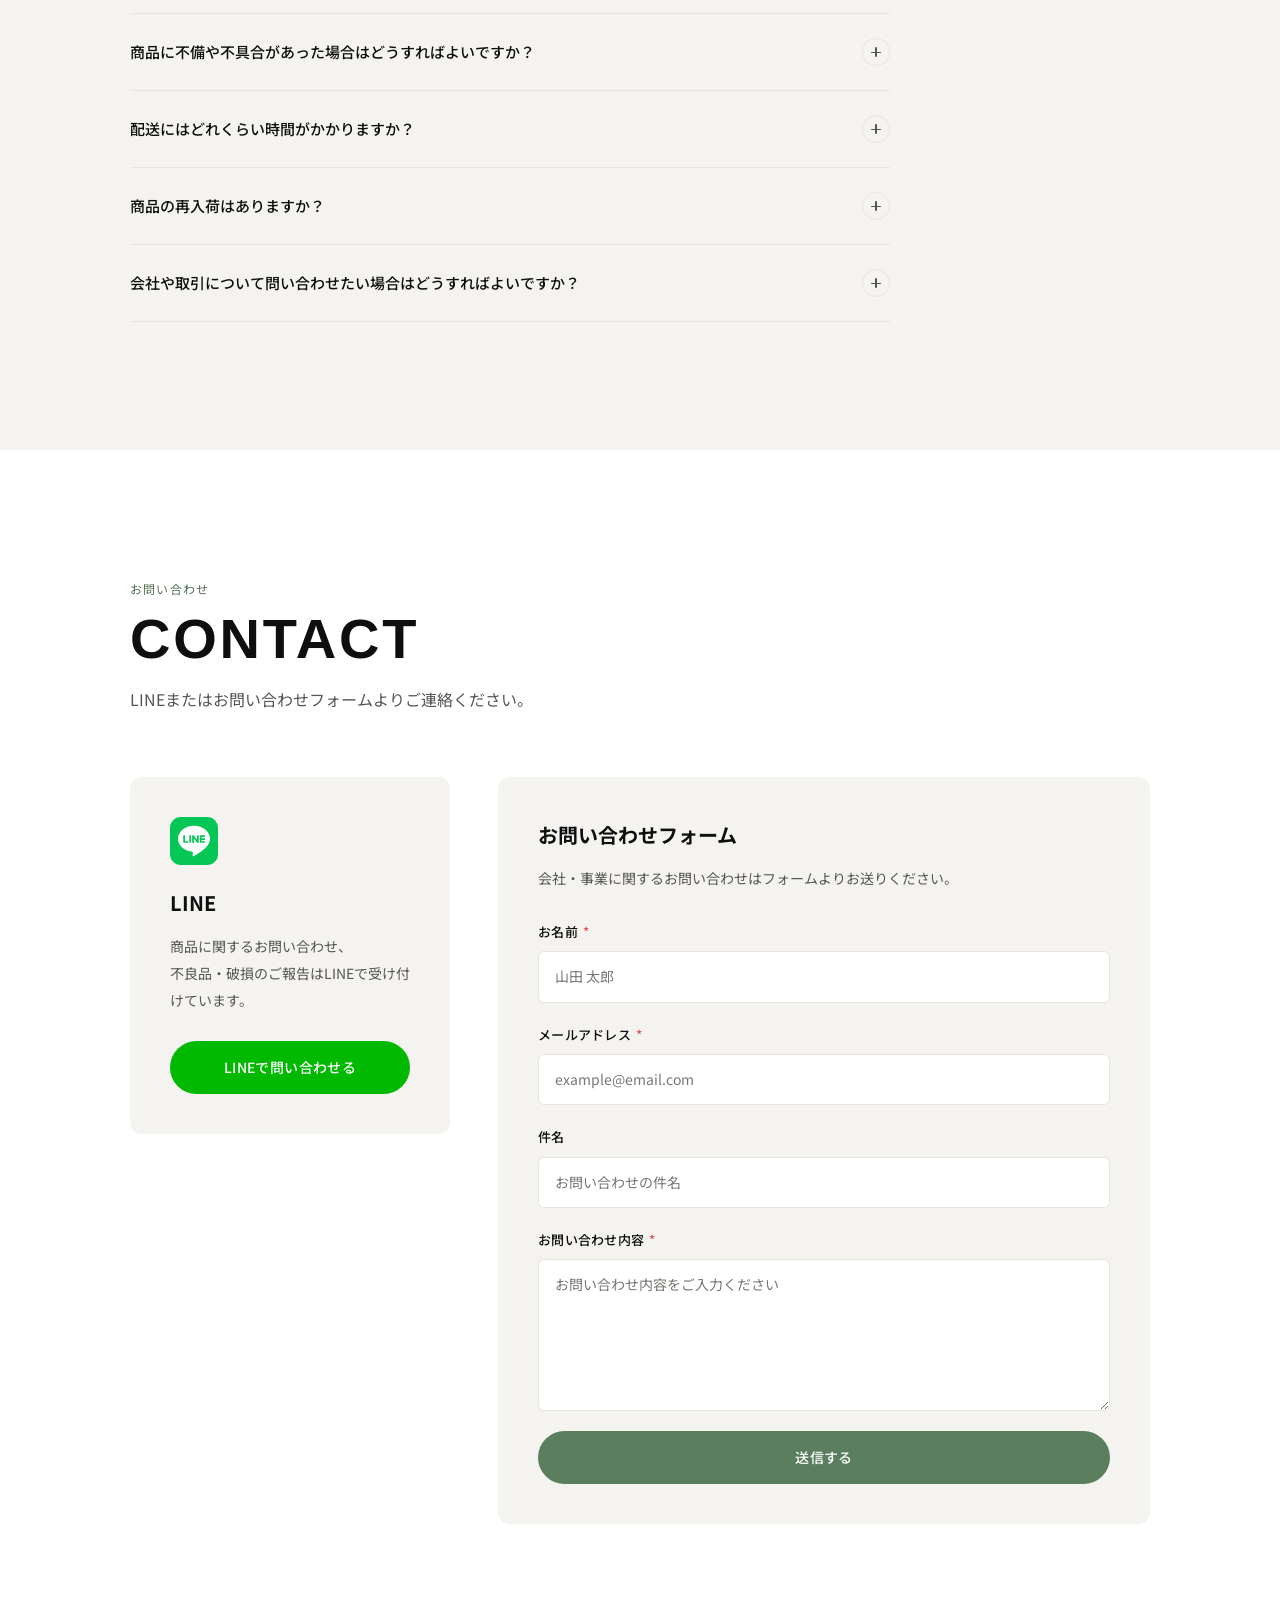
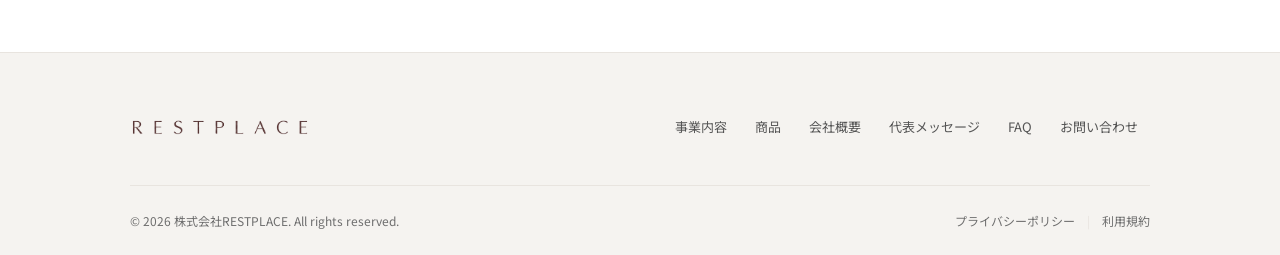
==== commit dc30dc31: "Fix quote glyphs and raise text contrast to WCAG AA" ====
--- a/index.html
+++ b/index.html
@@ -7,6 +7,12 @@
     <meta name="description" content="株式会社RESTPLACE — 食を通じて人々の健やかな生活を支えるブランド">
     <title>RESTPLACE | あなたと未来へ</title>
     <link rel="canonical" href="https://www.rest-place.jp/">
+
+    <!-- Favicon -->
+    <link rel="icon" href="/favicon.ico" sizes="any">
+    <link rel="icon" type="image/png" sizes="32x32" href="/favicon-32x32.png">
+    <link rel="icon" type="image/png" sizes="16x16" href="/favicon-16x16.png">
+    <link rel="apple-touch-icon" sizes="180x180" href="/apple-touch-icon.png">
 
     <!-- OGP -->
     <meta property="og:type" content="website">
@@ -105,7 +111,7 @@
                 </p>
                 <p class="hero-sub fade-up">
                     嬉しいときも、悲しいときも、どんな瞬間にもそっと寄り添える存在でありたい。
-                    私たちは、日々の暮らしの中で支えとなる"ブランドパートナー"を目指しています。
+                    私たちは、日々の暮らしの中で支えとなる「ブランドパートナー」を目指しています。
                 </p>
                 <div class="hero-actions fade-up">
                     <a href="#product" class="btn btn-ghost">商品を見る</a>
@@ -237,7 +243,7 @@
                 <h2 class="section-title section-title--light">MESSAGE</h2>
             </div>
             <div class="message-wrap fade-up">
-                <div class="message-quote-mark">"</div>
+                <div class="message-quote-mark" aria-hidden="true">&#8220;</div>
                 <div class="message-body">
                     <p>SNSの普及により、誰もが簡単に他人と比較できる時代になりました。</p>
                     <p>その中で、自分の不甲斐なさや劣等感を感じることも少なくありませんでした。</p>
@@ -341,7 +347,7 @@
                     <!-- formsubmit.co の your@email.com をご自身のメールアドレスに変更してください -->
                     <form class="contact-form" id="contactForm" action="https://formsubmit.co/restplace.co@gmail.com" method="POST">
                         <input type="hidden" name="_subject" value="RESTPLACEウェブサイトからのお問い合わせ">
-                        <input type="hidden" name="_next" value="https://pcimusen.github.io/restplace-website/thanks.html">
+                        <input type="hidden" name="_next" value="https://www.rest-place.jp/thanks.html">
                         <input type="hidden" name="_captcha" value="false">
                         <div class="form-group">
                             <label class="form-label" for="name">お名前 <span class="required">*</span></label>
--- a/style.css
+++ b/style.css
@@ -30,9 +30,10 @@
     --clr-bg-alt:      #F5F3F0;
     --clr-text:        #1A1A1A;
     --clr-text-mid:    #555555;
-    --clr-text-muted:  #999999;
+    --clr-text-muted:  #6E6E6E;
     --clr-text-light:  #F0EDE8;
     --clr-accent:      #5B7F5E;
+    --clr-accent-text: #537056;   /* 小さな文字用: 白・#F5F3F0 の両方で AA を満たす濃さ */
     --clr-accent-lt:   #EBF2EC;
     --clr-line:        #00B900;
     --clr-amazon:      #FF9900;
@@ -97,6 +98,22 @@
     backdrop-filter: blur(12px);
     box-shadow: 0 1px 0 var(--clr-border);
 }
+
+/* ヒーロー画像は明暗差が大きく、細いロゴとナビが沈むため薄いスクリムを敷く */
+.header::before {
+    content: '';
+    position: absolute;
+    inset: 0 0 -28px 0;
+    z-index: -1;
+    pointer-events: none;
+    background: linear-gradient(to bottom,
+        rgba(255,255,255,.88) 0%,
+        rgba(255,255,255,.55) 55%,
+        rgba(255,255,255,0) 100%);
+    transition: opacity var(--trans);
+}
+
+.header.scrolled::before { opacity: 0; }
 
 .nav { padding: 0 var(--container-px) 0 6px; }
 .nav-container {
@@ -256,7 +273,7 @@
     font-size: 11px;
     font-weight: 600;
     letter-spacing: .3em;
-    color: var(--clr-accent);
+    color: var(--clr-accent-text);
     text-transform: uppercase;
     margin-bottom: 20px;
 }
@@ -364,7 +381,7 @@
     font-size: 10px;
     font-weight: 500;
     letter-spacing: .25em;
-    color: rgba(0, 0, 0, .28);
+    color: rgba(0, 0, 0, .54);
     writing-mode: vertical-rl;
 }
 
@@ -402,12 +419,12 @@
     font-size: 12px;
     font-weight: 400;
     letter-spacing: .1em;
-    color: var(--clr-accent);
+    color: var(--clr-accent-text);
     text-transform: none;
     margin-bottom: 10px;
 }
 
-.section-label--light { color: rgba(91,127,94,.85); }
+.section-label--light { color: #6E9070; }
 
 .section-title {
     font-family: var(--ff-en);
@@ -455,7 +472,7 @@
     font-size: 11px;
     font-weight: 600;
     letter-spacing: .25em;
-    color: var(--clr-accent);
+    color: var(--clr-accent-text);
     text-transform: uppercase;
     margin-bottom: 32px;
 }
@@ -480,7 +497,7 @@
     font-family: var(--ff-en);
     font-size: 12px;
     font-weight: 600;
-    color: var(--clr-accent);
+    color: var(--clr-accent-text);
     letter-spacing: .1em;
     min-width: 28px;
     margin-top: 2px;
@@ -537,7 +554,7 @@
     font-size: 11px;
     font-weight: 600;
     letter-spacing: .3em;
-    color: var(--clr-accent);
+    color: var(--clr-accent-text);
     text-transform: uppercase;
     margin-bottom: 12px;
 }
@@ -684,9 +701,9 @@
     transition: color var(--trans);
 }
 
-.faq-q:hover { color: var(--clr-accent); }
-
-.faq-q[aria-expanded="true"] { color: var(--clr-accent); }
+.faq-q:hover { color: var(--clr-accent-text); }
+
+.faq-q[aria-expanded="true"] { color: var(--clr-accent-text); }
 
 .faq-icon {
     flex-shrink: 0;
@@ -809,7 +826,7 @@
 }
 
 .form-input::placeholder,
-.form-textarea::placeholder { color: #C0BBB5; }
+.form-textarea::placeholder { color: #797672; }
 
 .form-input:focus,
 .form-textarea:focus {
@@ -1182,7 +1199,7 @@
     align-items: center;
     gap: 8px;
     font-size: 13px;
-    color: var(--clr-accent);
+    color: var(--clr-accent-text);
     margin-bottom: 48px;
     transition: gap var(--trans);
 }
